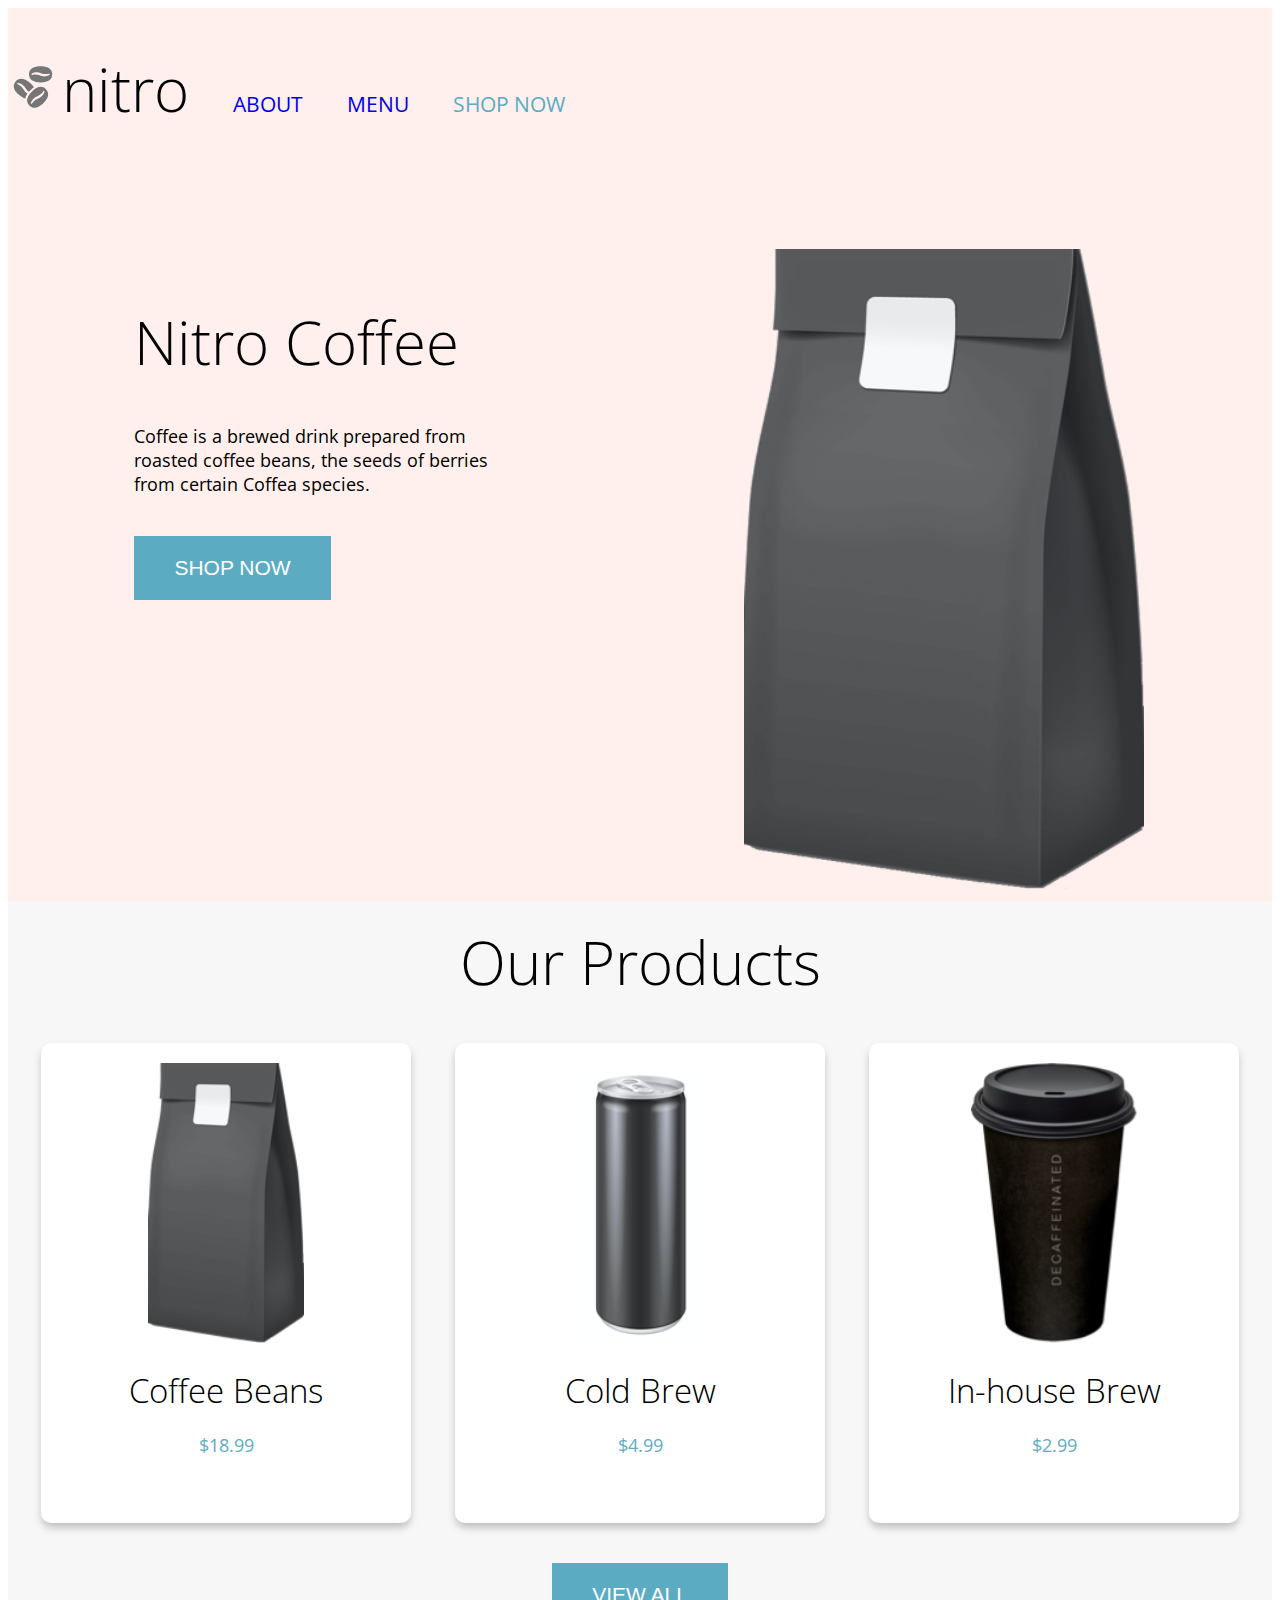
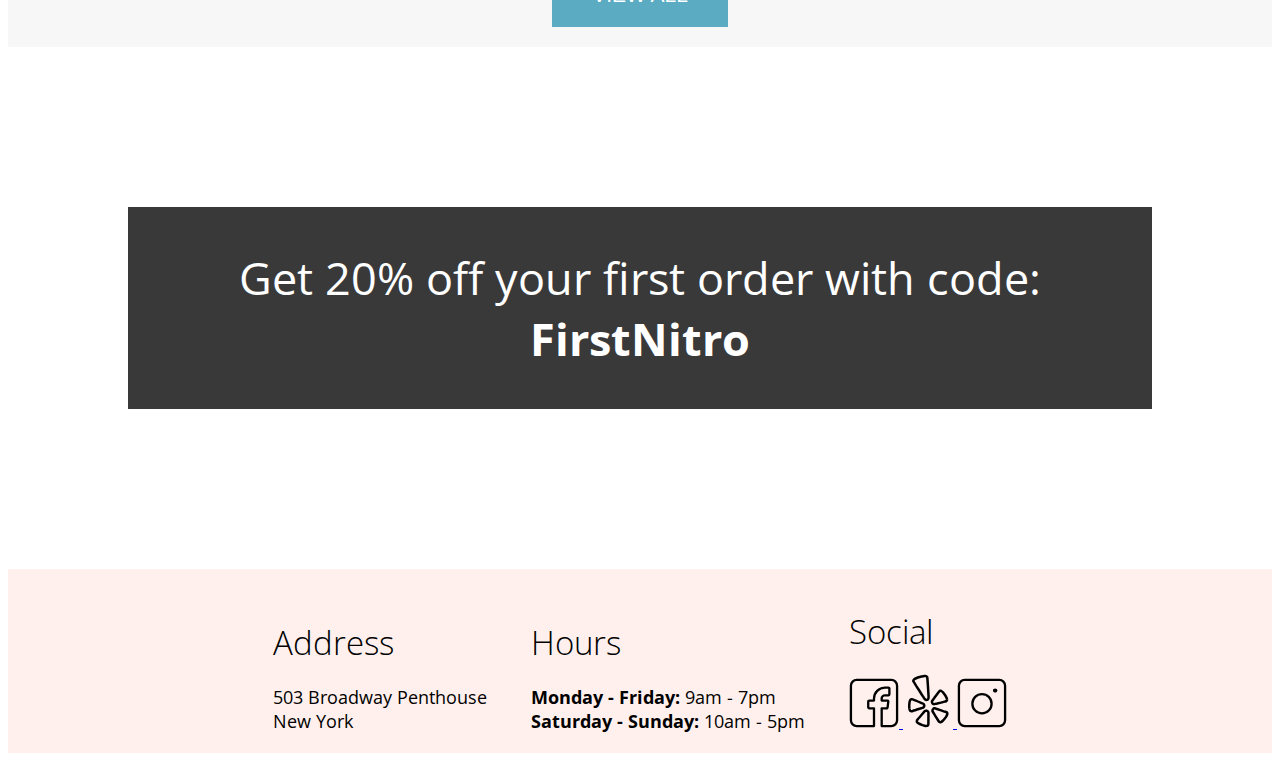
==== index.html @ 648cdfca "Add all files to staging area" ====
<!DOCTYPE html>
<html lang="en">
<head>
    <meta charset="UTF-8">
    <meta name="viewport" content="width=device-width, initial-scale=1.0">
    <link href="https://fonts.googleapis.com/css2?family=Open+Sans:ital,wght@0,300;0,400;0,600;0,700;1,400&display=swap" rel="stylesheet">
    <link rel="stylesheet" href="/css/global.css" />
    <link rel="stylesheet" href="/css/menu.css" />
    <link rel="stylesheet" href="/css/landing.css" />
    <title>Coffee Shop - Home</title>
</head>

<header>
    <img class= "icon" id="nitro" src="/assets/images/coffee-beans-logo-and-footer.svg" alt="coffee bean logo" />
    <h2 class="nav-heading">nitro</h2>
    <nav class="navigation-bar">
        <ul class="navigation-bar__list">
            <li class="navigation-bar__item">
                <a class="navigation-bar__link" id="about" href="/index.html">ABOUT</a>
            </li>
            <li class="navigation-bar__item">
                <a class="navigation-bar__link" id="menu" href="/pages/menu.html">MENU</a>
            </li>
            <li class="navigation-bar__item">
                <a class="navigation-bar__link--blue" id="shop-now" href="/pages/menu.html">SHOP NOW</a>
            </li>
        </ul>
    </nav>
</header>

<body>  
    <section class="product-intro">
        <h1 class="product-intro__title">Nitro Coffee</h1>
        <p class="product-intro__description">Coffee is a brewed drink prepared from roasted coffee beans, the seeds of berries from certain Coffea species.</p>
        
        <button class="page-nav-button"> 
            <a class="page-nav-button__shop-now" href="/pages/menu.html">SHOP NOW</a>
        </button>
    </section>  

    <section class="product">
        <h2 class="product__heading">Our Products</h2>
        <div class="product__container--center">
            <article class="product__card">
                <img class="product__image" src="/assets/images/coffeebeans.png" alt="coffee beans" />
                <h3 class="product__name">Coffee Beans</h3>
                <p class="product__price">$18.99</p>
            </article>
            <article class="product__card">
                <img class="product__image" src="/assets/images/coldbrew.png" alt="cold brew" />
                <h3 class="product__name">Cold Brew</h3>
                <p class="product__price">$4.99</p>
            </article>
            <article class="product__card">
                <img class="product__image" src="/assets/images/inhousebrew.png" alt="in-house brew" />
                <h3 class="product__name">In-house Brew</h3>
                <p class="product__price">$2.99</p>
            </article>
        </div>
        <div class="page-nav-button">
            <button class="page-nav-button">
                <a class="page-nav-button__view-all" id="view-all" href="/pages/menu.html">VIEW ALL</a>
            </button>
        </div>
    </section>

    <section class="discount-banner">
        <p class="discount-banner__text">
            Get 20% off your first order with code: 
            <span>FirstNitro</span>
        </p>
    </section>
</body>

<footer>
    <div class="footer-div">
        <h3 class="footer-div__heading">Address</h3>
            <p class="footer-div__description">503 Broadway Penthouse</p>
            <p class="footer-div__description">New York</p>
    </div>
    <div class="footer-div">
        <h3 class="footer-div__heading">Hours</h3>
            <p class="footer-div__description">
                <span>Monday - Friday:</span> 9am - 7pm
            </p>
            <p class="footer-div__description">
                <span>Saturday - Sunday:</span> 10am - 5pm
            </p>
    </div>
    <div class="footer-div">
        <h3 class="footer-div__heading">Social</h3>
            <a class="footer-div__link" href="https://www.facebook.com">
                <img class="icon" id="facebook" src="/assets/logos/Facebook-Icon.svg" alt="Facebook">
            </a>
            <a class="footer-div__link" href="https://www.yelp.com">
                <img class="icon" id="yelp" src="/assets/logos/Yelp-Icon.svg" alt="Yelp">
            </a>
            <a class="footer-div__link" href="https://www.instagram.com">
                <img class="icon" id="instagram" src="/assets/logos/Instagram-Icon.svg" alt="Instagram">
            </a>
    </div>
</footer>
</html>
---- css/global.css ----
body {
    font-family: 'Open Sans';
    font-weight: 400;
}

/* * {
    box-sizing: border-box; 
    margin: 0;
    padding: 0;
} */
---- css/menu.css ----
/*Navigation styling*/
header{
    background-color: #fff0ed;
}

img.icon {
    width: 3.125rem;
}

li a {
    font-size: 1.3125rem;
    font-weight: 400;
}

h2.nav-heading, 
nav.navigation-bar, 
.navigation-bar__item
{
    display: inline-block;
    padding: 1.25rem;
    margin: 1.25rem;
    margin-left: 0;
    padding-left: 0;
}

h2.nav-heading {
    margin-left: 0;
    padding-left: 0;
}

ul.navigation-bar__list {
    margin: 0;
    padding-left: 0;
}

li a.navigation-bar__link--blue {
    color: #5bacc3;
}

/* Menu navigation styling */
h1#menu {
    background-color: #393939;
    color: #fff;
    font-size: 3rem;
    font-weight: lighter;
    text-align: center;
    width: 18.75rem;
    height: 12.5rem;
    margin: auto;
}

div.menu-title {
    background-image: url("/assets/images/coffee-circle.jpg");
    background-size: 100% cover;
    background-repeat: no-repeat;
    background-position: center;
    object-fit:contain;
    width: 100%;
    height: 43.75rem;
}

ul.nav-menu__list {
    background-color: #393939;
    text-align: center;
    font-weight: lighter;
    width: 100%;
    padding: 1.25rem;
}

li {
    list-style-type: none;
}

ul li a {
    text-decoration: none;
}

li.nav-menu__item {
    display: inline-block;
    /* margin: 1.25rem; */
    /* padding: 1.25rem; */
    /* border-left: .25rem solid #5bacc3; */
}

li.nav-menu__item a {
    text-decoration: none;
    color: #fff;
}

a.item-link-heading {
    display: block;
    padding-left:1.25rem;
    border-left: .25rem solid #5bacc3;
    /* font-size: 1.3125rem; */
    margin: 0 1.25rem; 
}

/* Menu item styling */
section.hot-drinks, section.pastries {
    background-color: #fff0ed;
    text-align: center;
}

section.cold-drinks {
    background-color: #f7f7f7;
    text-align: center;
}

h2 {
    font-size: 3.75rem;
    font-weight: 300;
    margin: 0 1.25rem;
    padding: 1.25rem;
}

h3.product__name {
    margin: 1.25rem;
}

article h3.product__name {
    font-size: 2.0625rem;
    font-weight: 300;
}

article {
    margin: 0 1.25rem;
    padding: 0 1.25rem;
}

p {
    font-size: 1.125rem;
    font-weight: 400;
}

article p {
    text-align: center;
}

article p.product__price {
    color: #5bacc3;
}

p.product__description--center {
    margin: 0 25vw;
    font-style: italic;
}

p.product__price {
    margin-top: .625rem;
}
---- css/landing.css ----
header {
    margin-bottom: 1.25rem;
}

header,
section.product-intro {
    background-color: #fff0ed;
    margin-bottom: 0;
}

section h1.product-intro__title {
    font-size: 3.75rem;
    font-weight: 300;
}

h1.product-intro__title {
    width: 22.5rem;
}
p.product-intro__description {
    width: 22.5rem;
    margin-bottom: 1.25rem;
    padding-bottom: 1.25rem;
}

button {
    display: block;
    background-color: #5bacc3;
    border: none;
    padding: 1.25rem;
    margin-top: 1.25rem;
    margin-bottom: 1.25rem;
}

a.page-nav-button__view-all, a.page-nav-button__shop-now {
    background-color: #5bacc3;
    color: #fff;
    font-size: 1.3125rem;
    font-weight: 400;
    padding: 1.25rem;
    width: 11.25rem;
    border: none;
    text-decoration: none;
}

div.page-nav-button {
display: flex;
justify-content: center;
}

section.product-intro {
    background-image: url("/assets/images/coffeebeans-hero.png");
    background-size: 25rem 40rem;
    background-repeat: no-repeat;
    background-position: bottom 20% right 10vw;
    padding-left: 10%;
    padding-top: 5%;
    height: 40rem;
}

/* Our Products section and card styling */
section.product {
    background-color: #f7f7f7;
}

h2.product__heading {
    text-align: center;
}

div.product__container--center {
    text-align: center;
    margin: auto;
    height: 80%;
}

article.product__card {
    display: inline-block;
    text-align: center;
    width: 20.625rem;
    height: 27.5rem;
    margin: 1.25rem;
    padding: 1.25rem;
    border-radius: 10px;
    box-shadow:  0 5px 9px -1px rgba(0, 0, 0, 0.25);
    background-color: #fff;
}

img.product__image {
    text-align: center;
}

p.discount-banner__text {
    width: 90%;
    background-color: #393939;
    color: #fff;
    font-size: 2.8125rem;
    font-weight: 400;
    text-align:center;
    margin: 10rem auto;
    padding: 2.5rem 0;
    width: 80vw;
    max-width: 80rem;
}

span {
    font-weight: 700;
}

img.product__image {
    height: 17.5rem;
}


/* Footer styling */
footer {
    background-color: #fff0ed;
    text-align: center;
    padding: 0 10vw;
}

div.footer-div {
    display: inline-block;
    text-align: left;
    margin: 1.25rem;
}

h3.footer-div__heading {
    font-size: 2.0625rem;
    font-weight: 300;
    text-align: left;
    margin: 1.25rem 0;
}

.footer-div__description {
    margin: 0;
}
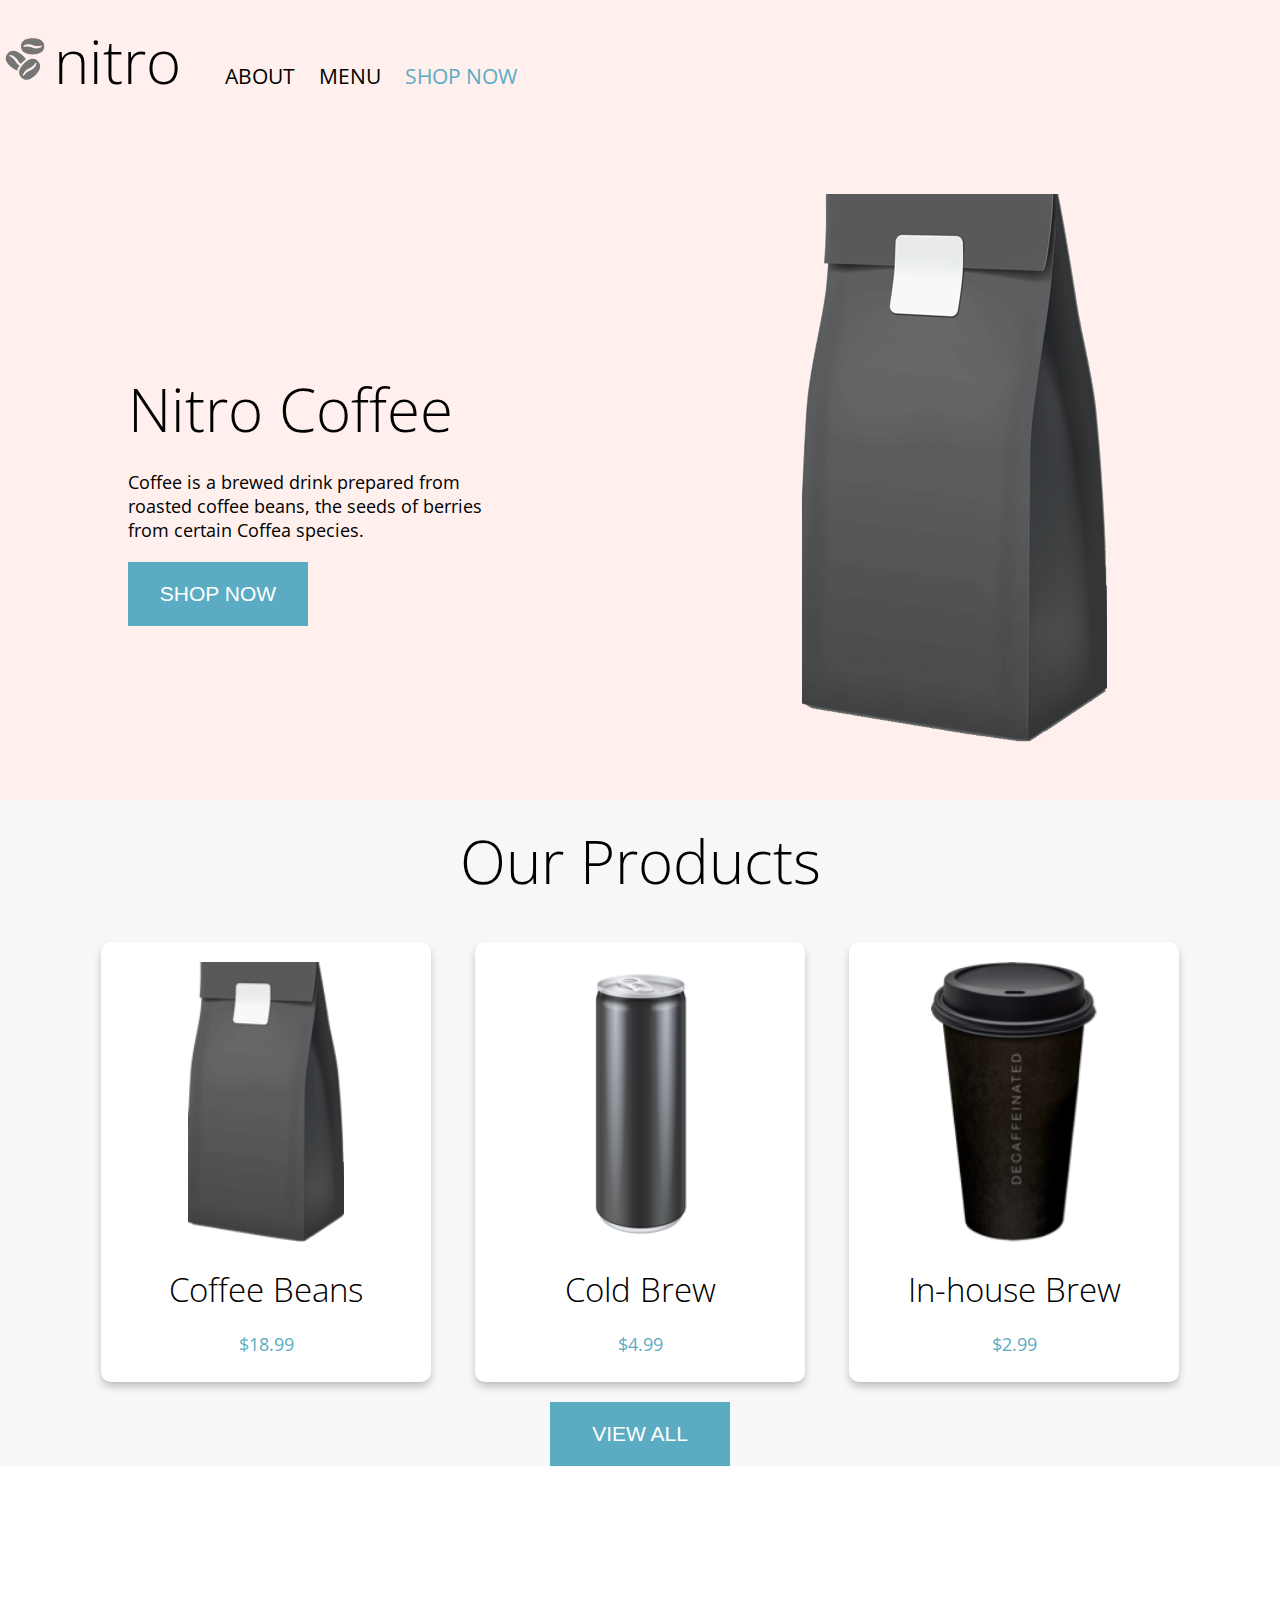
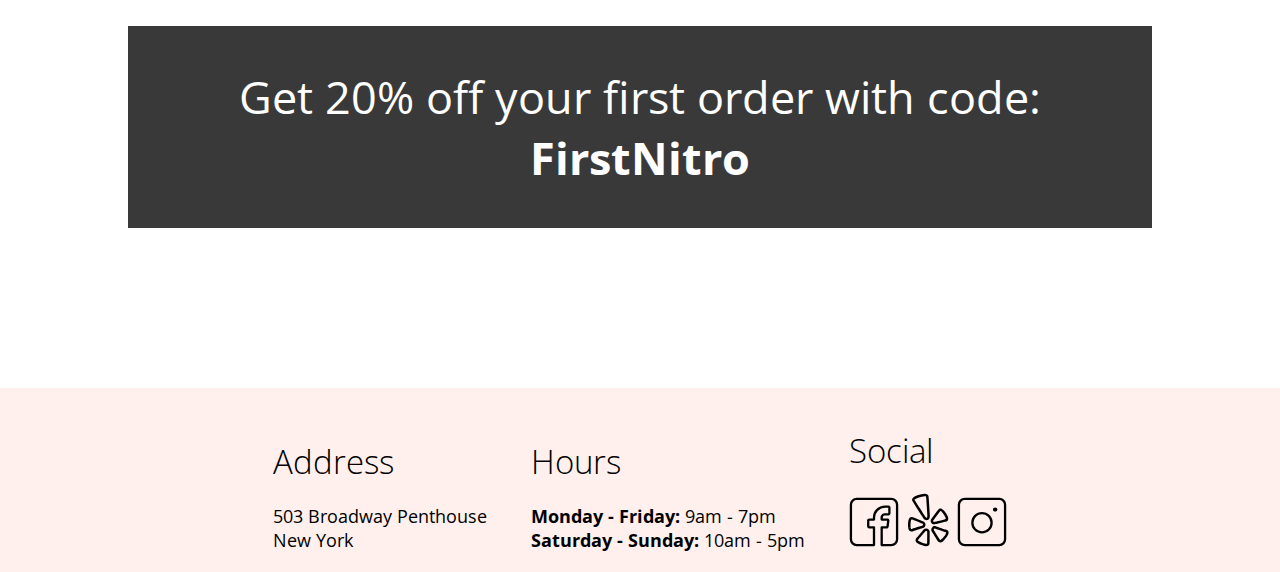
==== commit 19993c03: "Implement all feedback from sprint-1" ====
--- a/index.html
+++ b/index.html
@@ -10,32 +10,38 @@
     <title>Coffee Shop - Home</title>
 </head>
 
-<header>
-    <img class= "icon" id="nitro" src="/assets/images/coffee-beans-logo-and-footer.svg" alt="coffee bean logo" />
-    <h2 class="nav-heading">nitro</h2>
-    <nav class="navigation-bar">
-        <ul class="navigation-bar__list">
-            <li class="navigation-bar__item">
-                <a class="navigation-bar__link" id="about" href="/index.html">ABOUT</a>
-            </li>
-            <li class="navigation-bar__item">
-                <a class="navigation-bar__link" id="menu" href="/pages/menu.html">MENU</a>
-            </li>
-            <li class="navigation-bar__item">
-                <a class="navigation-bar__link--blue" id="shop-now" href="/pages/menu.html">SHOP NOW</a>
-            </li>
-        </ul>
-    </nav>
-</header>
-
 <body>  
+    <header>
+        <a href="/index.html">
+            <img class= "icon" id="nitro" src="/assets/images/coffee-beans-logo-and-footer.svg" alt="coffee bean logo" />
+        </a>
+        <h2 class="nav-heading nav-heading--black">
+            <a class="nav-heading--black" href="/index.html">nitro </a>
+        </h2>
+        <nav class="nav-bar">
+            <ul class="nav-bar__list">
+                <li class="nav-bar__item">
+                    <a class="nav-bar__link nav-bar__link--black" id="about" href="/index.html">ABOUT</a>
+                </li>
+                <li class="nav-bar__item">
+                    <a class="nav-bar__link nav-bar__link--black" id="menu" href="/pages/menu.html">MENU</a>
+                </li>
+                <li class="nav-bar__item">
+                    <a class="nav-bar__link nav-bar__link--blue" id="shop-now" href="/pages/menu.html">SHOP NOW</a>
+                </li>
+            </ul>
+        </nav>
+    </header>
+    
     <section class="product-intro">
-        <h1 class="product-intro__title">Nitro Coffee</h1>
-        <p class="product-intro__description">Coffee is a brewed drink prepared from roasted coffee beans, the seeds of berries from certain Coffea species.</p>
-        
-        <button class="page-nav-button"> 
-            <a class="page-nav-button__shop-now" href="/pages/menu.html">SHOP NOW</a>
-        </button>
+        <div class="product-intro__container">
+            <h1 class="product-intro__title">Nitro Coffee</h1>
+            <p class="product-intro__description">Coffee is a brewed drink prepared from roasted coffee beans, the seeds of berries from certain Coffea species.</p>
+            <button class="page-nav-button"> 
+                <a class="page-nav-button__shop-now" href="/pages/menu.html">SHOP NOW</a>
+            </button>
+        </div>
+        <img class="product-intro__image" src="/assets/images/coffeebeans-hero.png" alt="coffee bean bag">
     </section>  
 
     <section class="product">
--- a/css/global.css
+++ b/css/global.css
@@ -3,11 +3,14 @@
     font-weight: 400;
 }
 
-/* * {
+* {
     box-sizing: border-box; 
     margin: 0;
     padding: 0;
-} */
+}
+
+a {
+    text-decoration: none;
+}
 
 
-
--- a/css/menu.css
+++ b/css/menu.css
@@ -1,4 +1,4 @@
-/*Navigation styling*/
+/*Main avigation styling*/
 header{
     background-color: #fff0ed;
 }
@@ -13,27 +13,21 @@
 }
 
 h2.nav-heading, 
-nav.navigation-bar, 
-.navigation-bar__item
+nav.nav-bar, 
+.nav-bar__item
 {
     display: inline-block;
     padding: 1.25rem;
-    margin: 1.25rem;
     margin-left: 0;
     padding-left: 0;
 }
 
-h2.nav-heading {
-    margin-left: 0;
-    padding-left: 0;
+a.nav-heading--black, 
+.nav-bar__link--black {
+    color: #000;
 }
 
-ul.navigation-bar__list {
-    margin: 0;
-    padding-left: 0;
-}
-
-li a.navigation-bar__link--blue {
+a.nav-bar__link--blue {
     color: #5bacc3;
 }
 
@@ -71,19 +65,11 @@
     list-style-type: none;
 }
 
-ul li a {
-    text-decoration: none;
-}
-
 li.nav-menu__item {
     display: inline-block;
-    /* margin: 1.25rem; */
-    /* padding: 1.25rem; */
-    /* border-left: .25rem solid #5bacc3; */
 }
 
 li.nav-menu__item a {
-    text-decoration: none;
     color: #fff;
 }
 
@@ -91,7 +77,6 @@
     display: block;
     padding-left:1.25rem;
     border-left: .25rem solid #5bacc3;
-    /* font-size: 1.3125rem; */
     margin: 0 1.25rem; 
 }
 
--- a/css/landing.css
+++ b/css/landing.css
@@ -18,20 +18,19 @@
 }
 p.product-intro__description {
     width: 22.5rem;
-    margin-bottom: 1.25rem;
     padding-bottom: 1.25rem;
+    margin-top: 1.25rem;
 }
 
 button {
-    display: block;
     background-color: #5bacc3;
     border: none;
-    padding: 1.25rem;
-    margin-top: 1.25rem;
-    margin-bottom: 1.25rem;
+    width: 11.25rem;
 }
 
-a.page-nav-button__view-all, a.page-nav-button__shop-now {
+.page-nav-button__view-all,
+.page-nav-button__shop-now {
+    display: inherit;
     background-color: #5bacc3;
     color: #fff;
     font-size: 1.3125rem;
@@ -43,18 +42,27 @@
 }
 
 div.page-nav-button {
-display: flex;
-justify-content: center;
+    display: flex;
+    justify-content: center;
 }
 
-section.product-intro {
-    background-image: url("/assets/images/coffeebeans-hero.png");
-    background-size: 25rem 40rem;
-    background-repeat: no-repeat;
-    background-position: bottom 20% right 10vw;
+.product-intro {
+    display: flex;
+    justify-content: space-between;
     padding-left: 10%;
     padding-top: 5%;
-    height: 40rem;
+}
+
+.product-intro__container {
+    display: inherit;
+    flex-direction: column;
+    justify-content: center;
+    padding-right: 1.25rem;
+}
+
+.product-intro__image {
+    padding-bottom: 5%;
+    padding-right: 15%;
 }
 
 /* Our Products section and card styling */
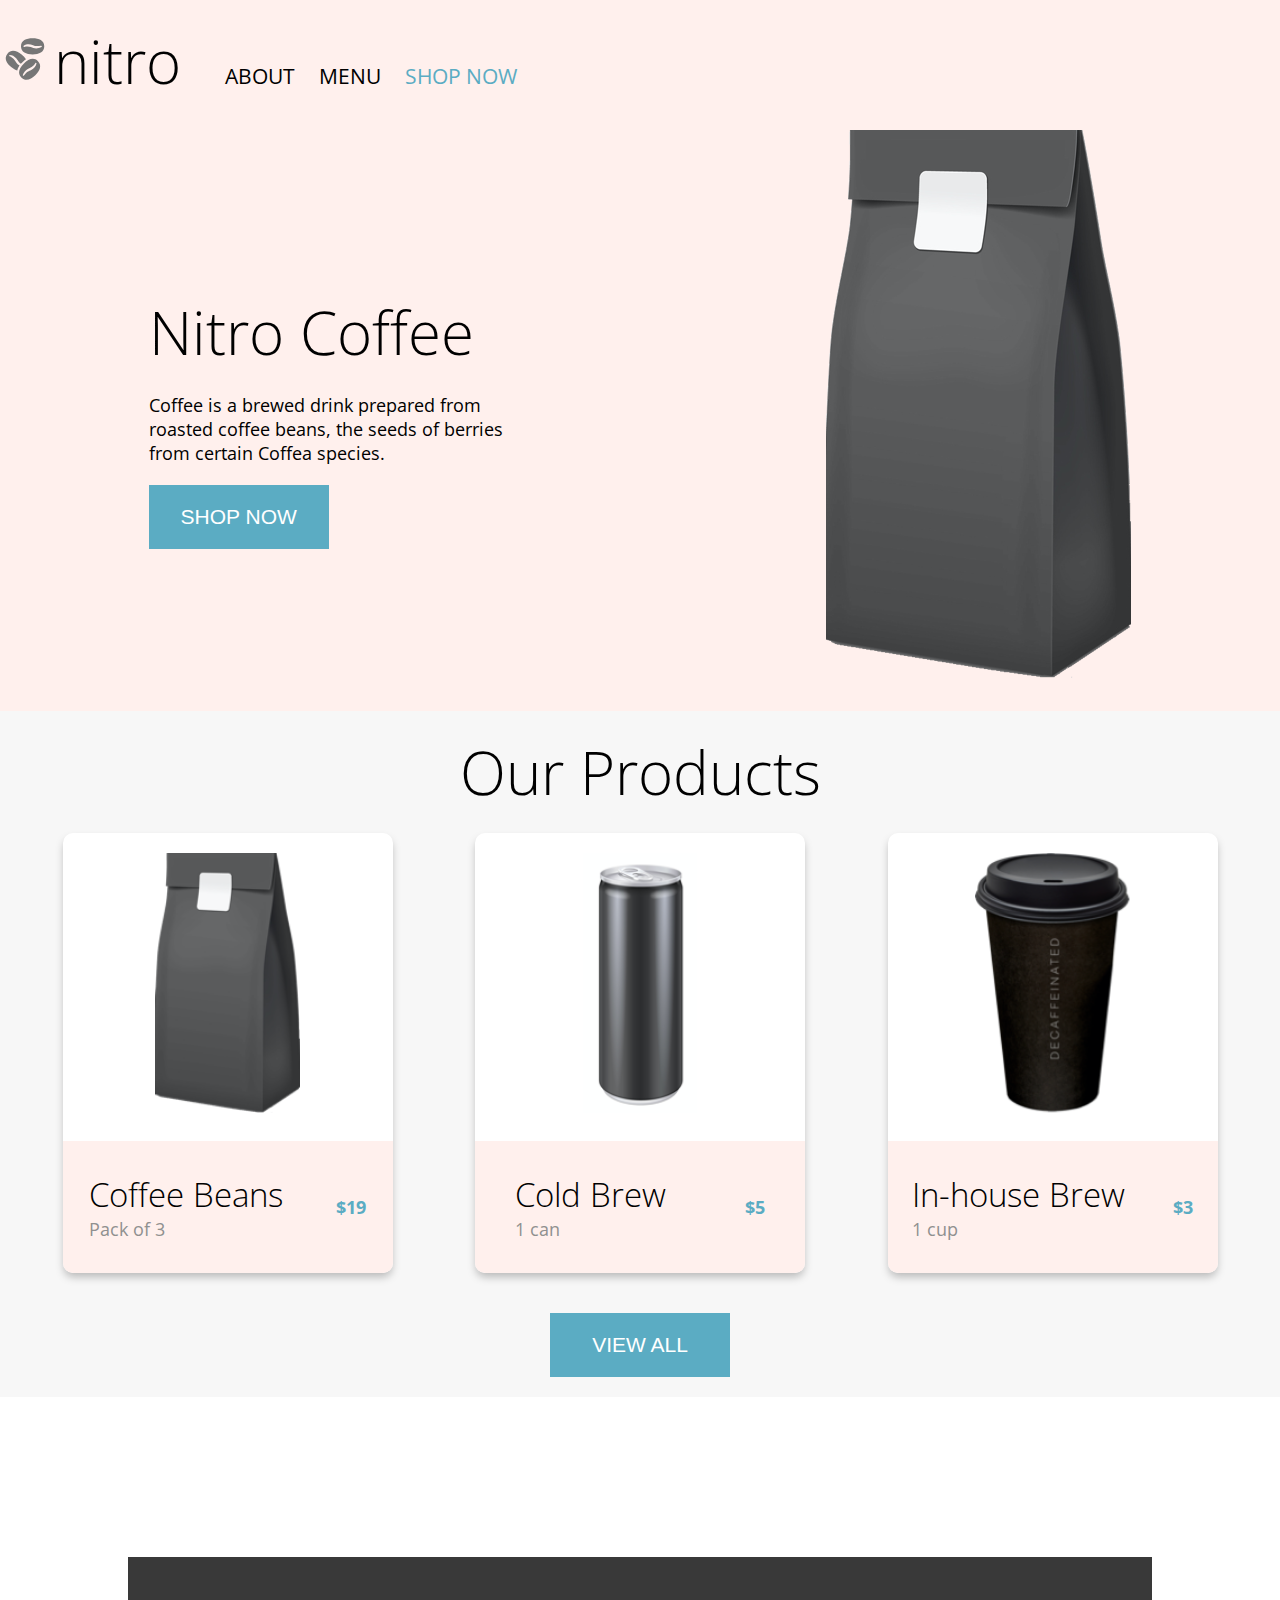
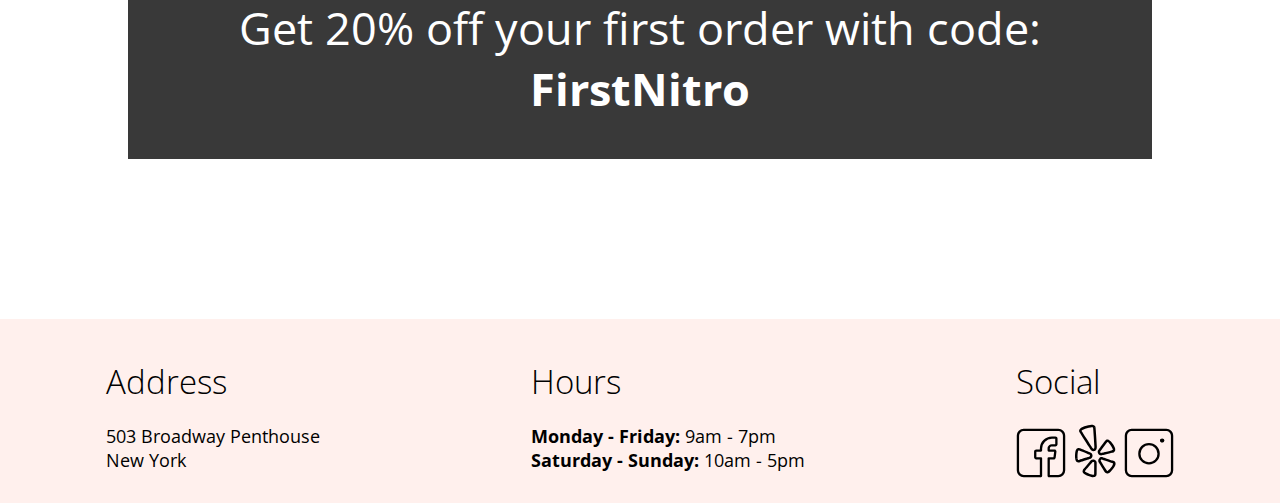
==== commit 8e3ddb0e: "Edit cards per exercise 13" ====
--- a/index.html
+++ b/index.html
@@ -12,6 +12,7 @@
 
 <body>  
     <header>
+        <!-- Main navigation bar -->
         <a href="/index.html">
             <img class= "icon" id="nitro" src="/assets/images/coffee-beans-logo-and-footer.svg" alt="coffee bean logo" />
         </a>
@@ -44,23 +45,39 @@
         <img class="product-intro__image" src="/assets/images/coffeebeans-hero.png" alt="coffee bean bag">
     </section>  
 
+    <!-- Our Products section -->
     <section class="product">
         <h2 class="product__heading">Our Products</h2>
-        <div class="product__container--center">
+        <div class="product__container">
             <article class="product__card">
                 <img class="product__image" src="/assets/images/coffeebeans.png" alt="coffee beans" />
-                <h3 class="product__name">Coffee Beans</h3>
-                <p class="product__price">$18.99</p>
+                <div class="product__details-container">    
+                    <article class="product__details">
+                        <h3 class="product__name">Coffee Beans</h3>
+                        <p class="product__quantity">Pack of 3</p>
+                    </article>
+                    <p class="product__price product__price--bold">$19</p>
+                </div>
             </article>
             <article class="product__card">
                 <img class="product__image" src="/assets/images/coldbrew.png" alt="cold brew" />
-                <h3 class="product__name">Cold Brew</h3>
-                <p class="product__price">$4.99</p>
+                <div class="product__details-container">    
+                    <article class="product__details">
+                        <h3 class="product__name">Cold Brew</h3>
+                        <p class="product__quantity">1 can</p>
+                    </article>
+                    <p class="product__price product__price--bold">$5</p>
+                </div>
             </article>
             <article class="product__card">
                 <img class="product__image" src="/assets/images/inhousebrew.png" alt="in-house brew" />
-                <h3 class="product__name">In-house Brew</h3>
-                <p class="product__price">$2.99</p>
+                <div class="product__details-container">    
+                    <article class="product__details">
+                        <h3 class="product__name">In-house Brew</h3>
+                        <p class="product__quantity">1 cup</p>
+                    </article>
+                    <p class="product__price product__price--bold">$3</p>
+                </div>
             </article>
         </div>
         <div class="page-nav-button">
--- a/css/menu.css
+++ b/css/menu.css
@@ -130,6 +130,3 @@
     font-style: italic;
 }
 
-p.product__price {
-    margin-top: .625rem;
-}
--- a/css/landing.css
+++ b/css/landing.css
@@ -48,9 +48,7 @@
 
 .product-intro {
     display: flex;
-    justify-content: space-between;
-    padding-left: 10%;
-    padding-top: 5%;
+    justify-content: space-around;
 }
 
 .product-intro__container {
@@ -61,8 +59,7 @@
 }
 
 .product-intro__image {
-    padding-bottom: 5%;
-    padding-right: 15%;
+    padding-bottom: 2.55%;
 }
 
 /* Our Products section and card styling */
@@ -74,26 +71,64 @@
     text-align: center;
 }
 
-div.product__container--center {
-    text-align: center;
-    margin: auto;
-    height: 80%;
+div.product__container {
+    display: flex;
+    justify-content: space-evenly;
+    align-self: center;
 }
 
 article.product__card {
-    display: inline-block;
-    text-align: center;
+    display: flex;
+    flex-direction: column;
+    justify-content: space-between;
     width: 20.625rem;
     height: 27.5rem;
-    margin: 1.25rem;
-    padding: 1.25rem;
+    margin-bottom: 1.25rem;
+    padding: 0;
     border-radius: 10px;
     box-shadow:  0 5px 9px -1px rgba(0, 0, 0, 0.25);
     background-color: #fff;
+    overflow: hidden;
 }
 
 img.product__image {
     text-align: center;
+    object-fit: contain;
+    height: 17.5rem;
+    padding-top: 1.25rem;
+}
+
+h3.product__name {
+    margin: 0;
+}
+
+.product__details-container {
+    display: flex;
+    background-color: #fff0ed;
+    justify-content: space-around;
+    align-items: center;
+    height: 30%;
+    width: 100%;
+}
+
+.product__details{
+    flex-wrap: wrap;
+    margin: 0;
+    padding: 0;
+}
+
+.product__quantity {
+    text-align: left;
+    color: #909090;
+}
+
+p.product__price--bold {
+    font-weight: bold;
+    margin: 0;
+}
+
+div.page-nav-button {
+    padding: 1.25rem 0;
 }
 
 p.discount-banner__text {
@@ -113,16 +148,11 @@
     font-weight: 700;
 }
 
-img.product__image {
-    height: 17.5rem;
-}
-
-
 /* Footer styling */
 footer {
+    display: flex;
+    justify-content: space-around;
     background-color: #fff0ed;
-    text-align: center;
-    padding: 0 10vw;
 }
 
 div.footer-div {
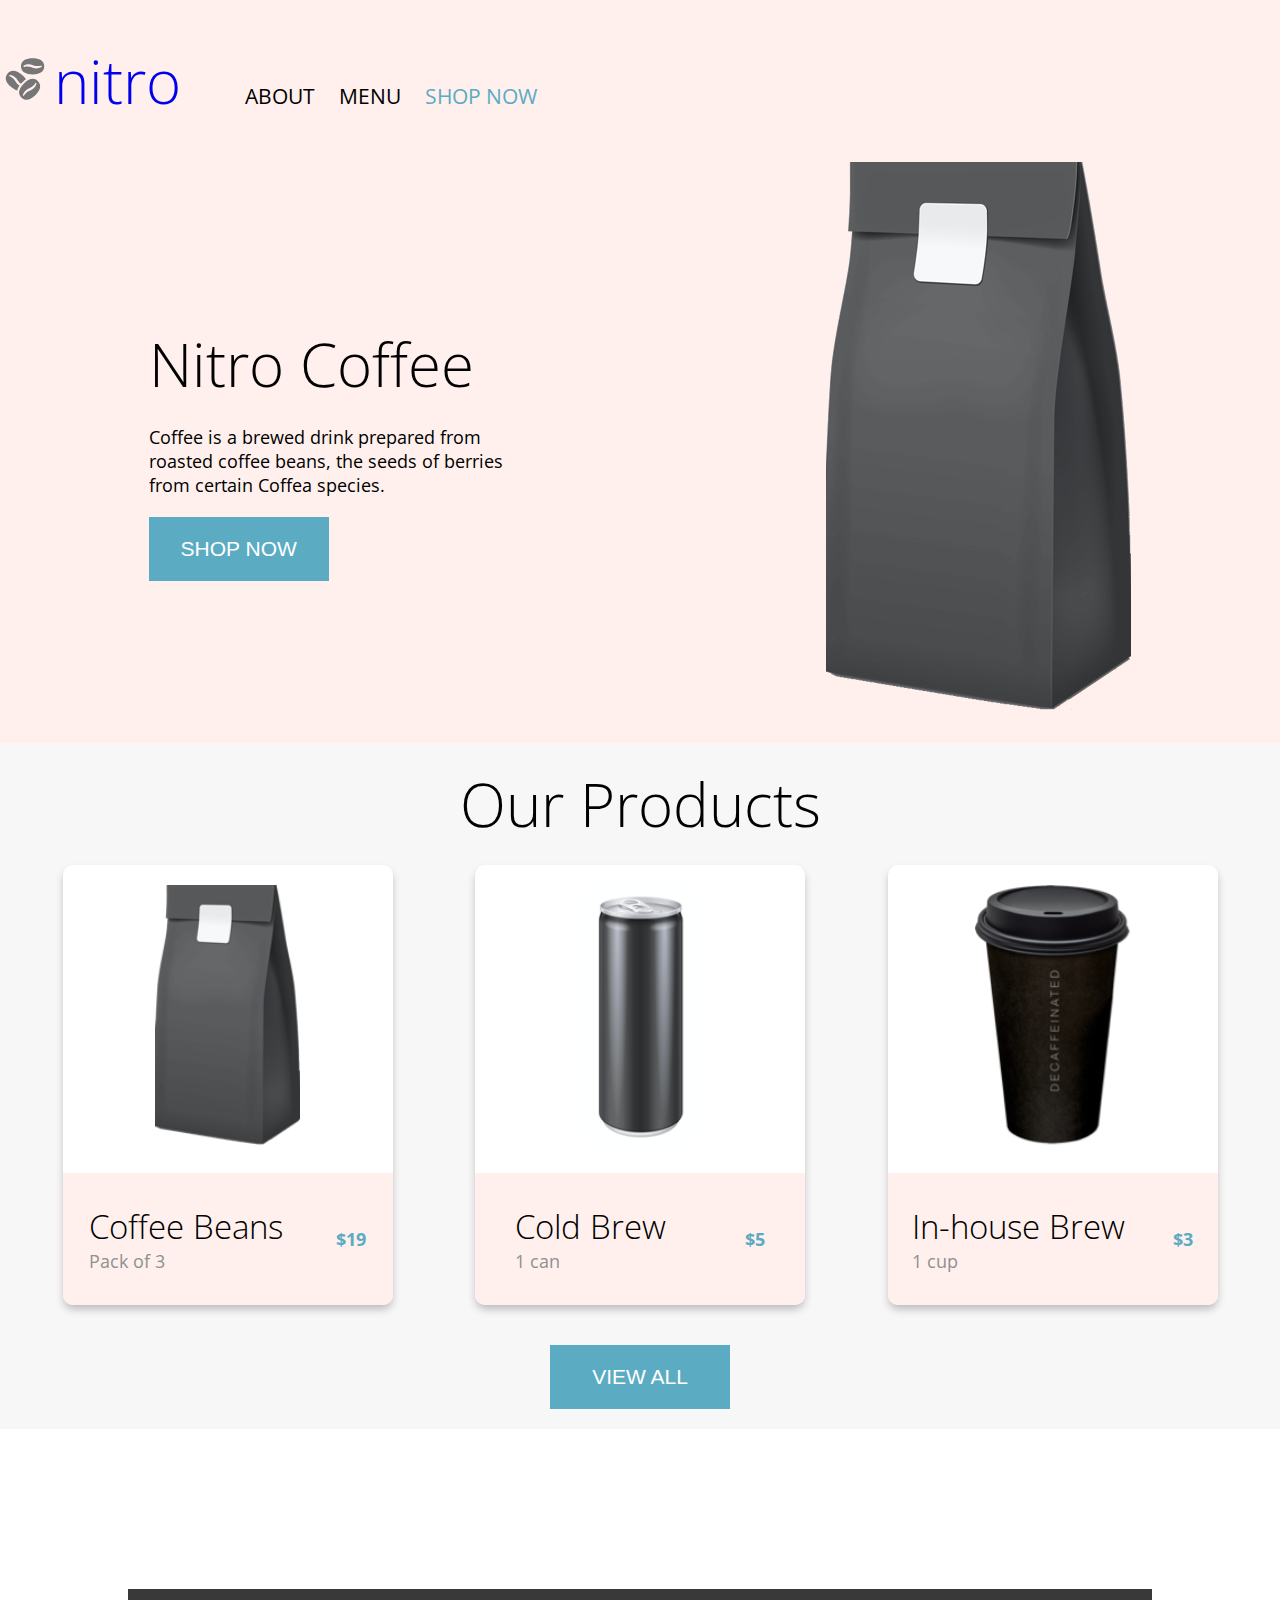
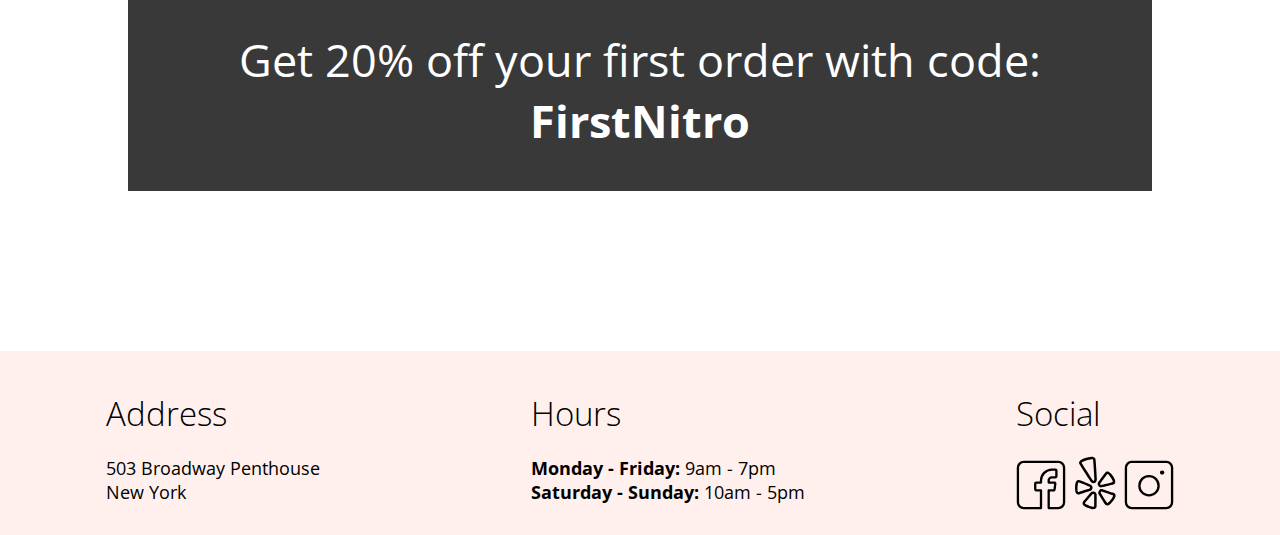
==== commit 3694426f: "Start Live SASS watch extension" ====
--- a/index.html
+++ b/index.html
@@ -13,12 +13,10 @@
 <body>  
     <header>
         <!-- Main navigation bar -->
-        <a href="/index.html">
+        <a class="nav-bar__item" href="/index.html">
             <img class= "icon" id="nitro" src="/assets/images/coffee-beans-logo-and-footer.svg" alt="coffee bean logo" />
+            <h2 class="nav-heading nav-heading--black">nitro </h2>
         </a>
-        <h2 class="nav-heading nav-heading--black">
-            <a class="nav-heading--black" href="/index.html">nitro </a>
-        </h2>
         <nav class="nav-bar">
             <ul class="nav-bar__list">
                 <li class="nav-bar__item">
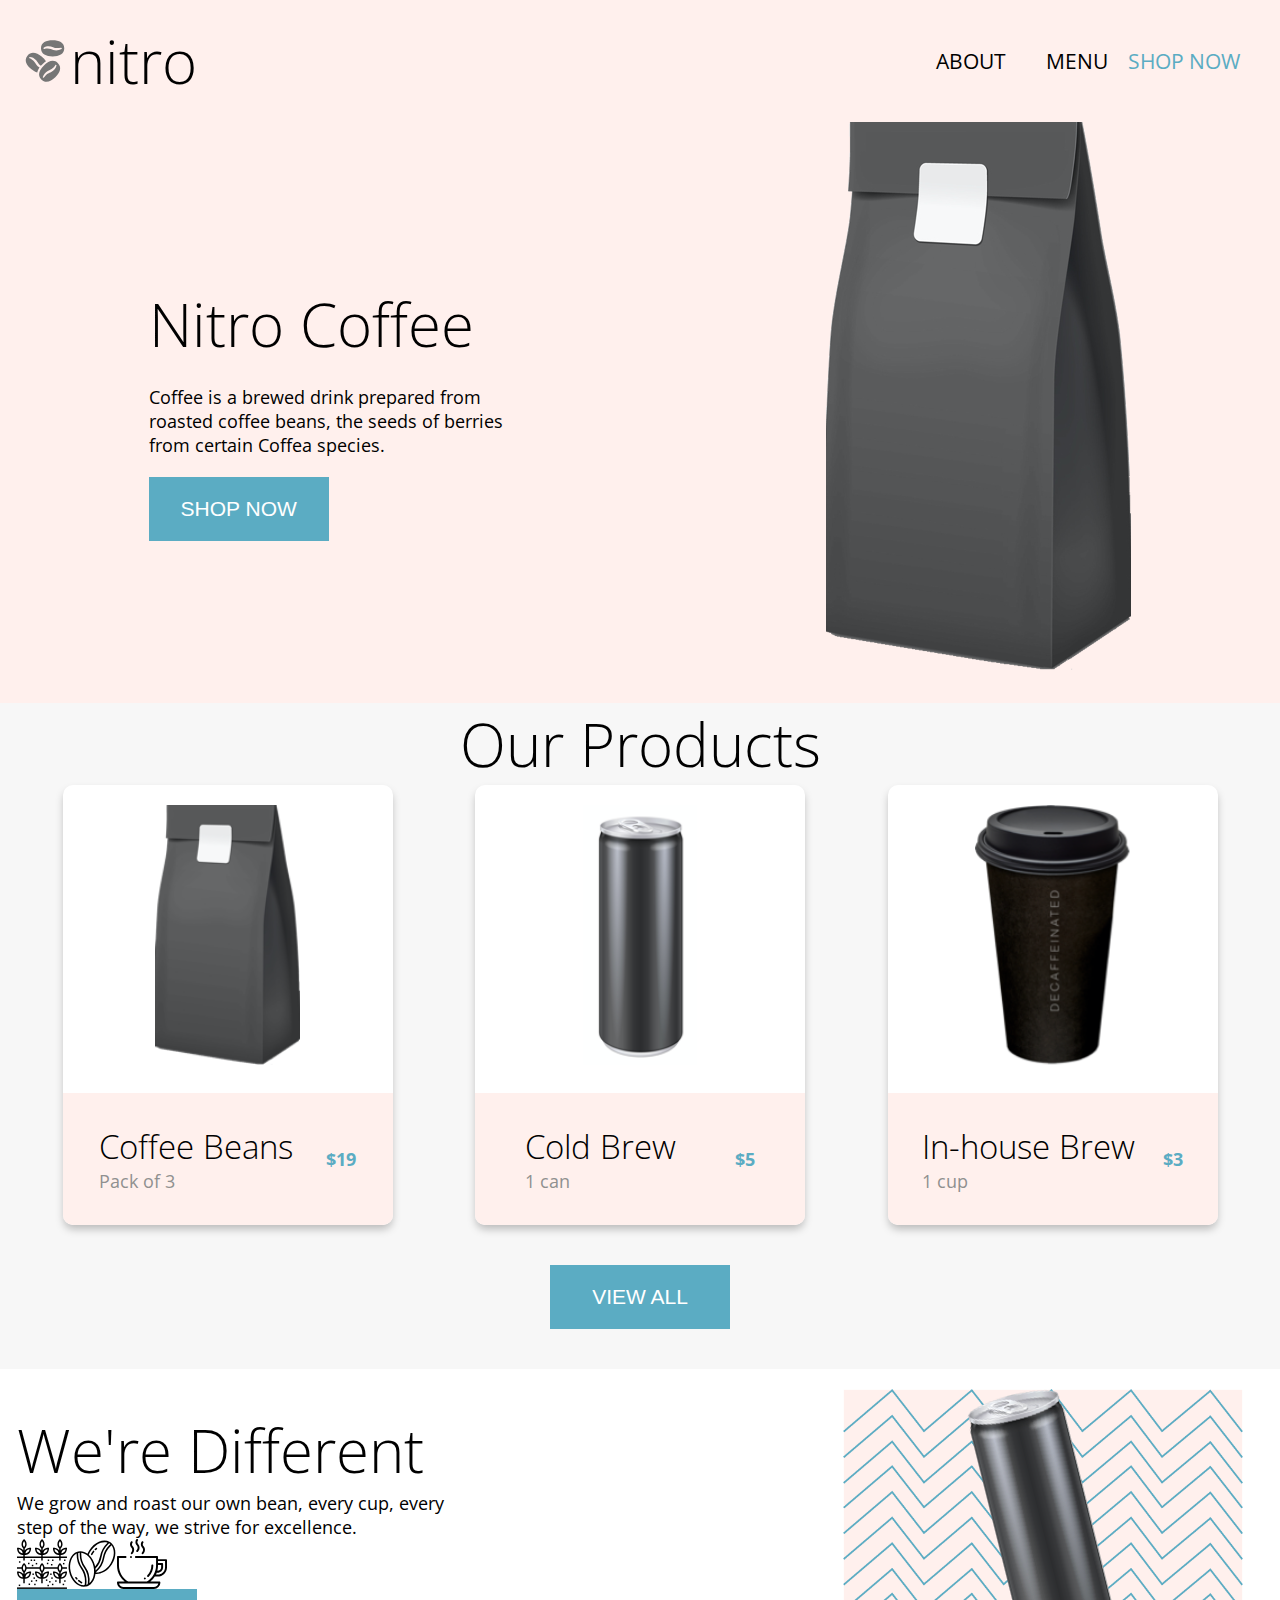
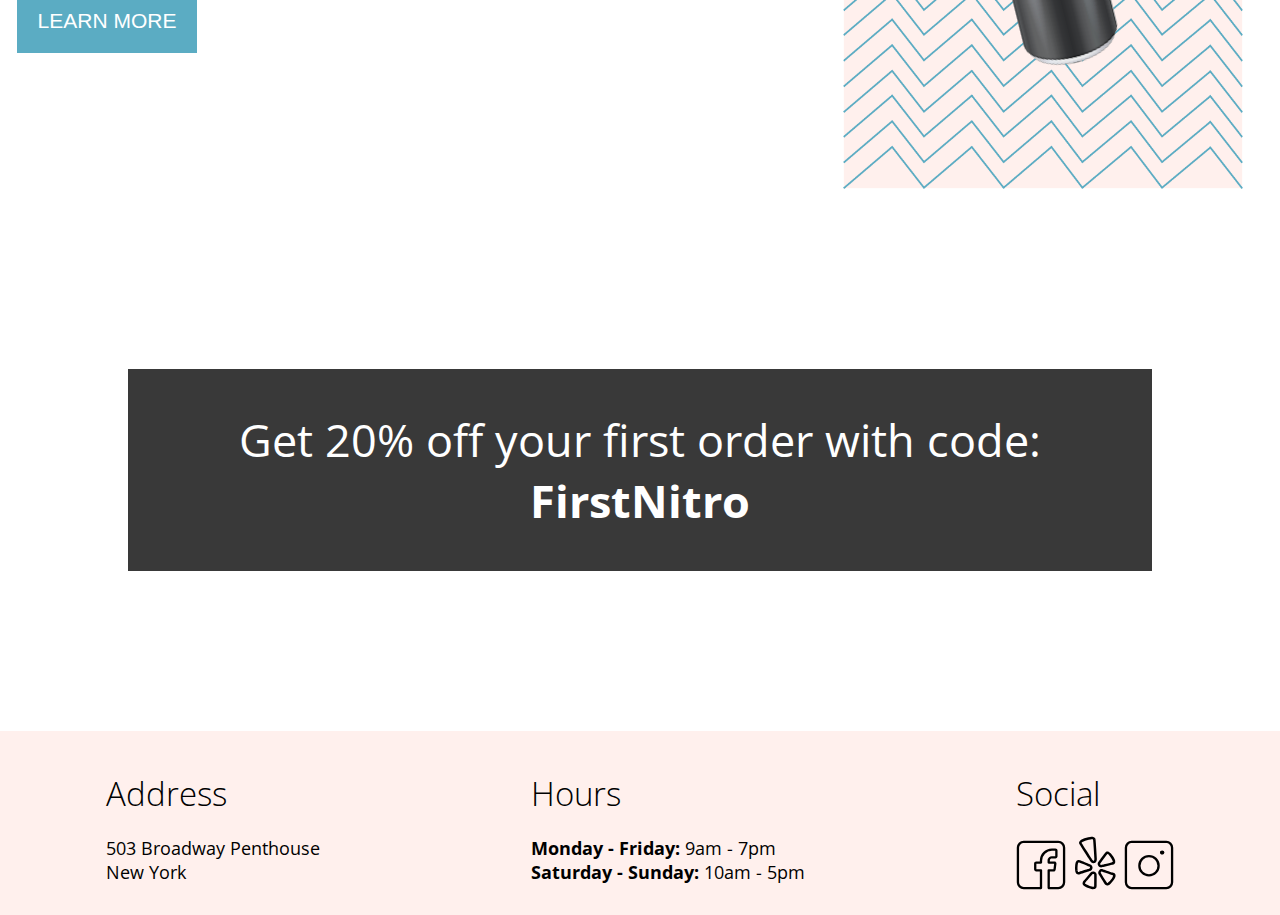
==== commit b1f25556: "Style menu page title with border-offset (positioning)" ====
--- a/index.html
+++ b/index.html
@@ -1,12 +1,11 @@
 <!DOCTYPE html>
 <html lang="en">
 <head>
-    <meta charset="UTF-8">
-    <meta name="viewport" content="width=device-width, initial-scale=1.0">
-    <link href="https://fonts.googleapis.com/css2?family=Open+Sans:ital,wght@0,300;0,400;0,600;0,700;1,400&display=swap" rel="stylesheet">
-    <link rel="stylesheet" href="/css/global.css" />
-    <link rel="stylesheet" href="/css/menu.css" />
-    <link rel="stylesheet" href="/css/landing.css" />
+    <meta charset="UTF-8" />
+    <meta name="viewport" content="width=device-width, initial-scale=1.0" />
+    <link href="https://fonts.googleapis.com/css2?family=Open+Sans:ital,wght@0,300;0,400;0,600;0,700;1,400&display=swap" rel="stylesheet" />
+    <link rel="stylesheet" href="/scss/menu.css" />
+    <link rel="stylesheet" href="/scss/landing.css" />
     <title>Coffee Shop - Home</title>
 </head>
 
@@ -85,6 +84,26 @@
         </div>
     </section>
 
+    <!-- Statement section -->
+    <section class="statement">
+        <div class="statement__container statement__container--left">
+            <h2 class="statement__heading">We're Different</h2>
+            <p class="statement__paragraph">We grow and roast our own bean, every cup, every step of the way, we strive for excellence.</p>
+            <div class="statement__icon">
+                <img class="statement__icon statement__icon--left" src="/assets/images/planting.svg" alt="planting icon" />
+                <img class="statement__icon statement__icon--center" src="/assets/images/coffee-beans.svg" alt="two coffee beans icon" />
+                <img class="statement__icon statement__icon--right" src="/assets/images/coffee-cup.svg" alt="steaming coffee cup icon" />
+            </div>
+            <button class="page-nav-button"> 
+                <a class="page-nav-button__learn-more" href="#">LEARN MORE</a>
+            </button>
+        </div>
+        <div class="statement__container statement__container--right">
+            <img class="statement__image statement__image--right" src="/assets/images/tiltedcan.png" alt="tilted coffee can on squiggly background" />
+        </div>
+    </section>
+
+    <!-- Discount banner -->
     <section class="discount-banner">
         <p class="discount-banner__text">
             Get 20% off your first order with code: 
--- a/scss/menu.css
+++ b/scss/menu.css
@@ -0,0 +1,175 @@
+/*Landing page styling*/
+body {
+  font-family: "Open Sans";
+  font-weight: 400;
+}
+
+* {
+  box-sizing: border-box;
+  margin: 0;
+  padding: 0;
+}
+
+nav.nav-bar,
+.nav-bar__item {
+  display: flex;
+}
+
+a {
+  text-decoration: none;
+}
+
+h2 {
+  padding: 0;
+  margin: 0;
+}
+
+/*Main avigation styling*/
+header {
+  display: flex;
+  justify-content: space-between;
+  align-items: center;
+  background-color: #fff0ed;
+  padding: 1.25rem;
+}
+
+img.icon {
+  width: 3.125rem;
+}
+
+h2.nav-heading {
+  margin: 0;
+  padding: 0;
+}
+
+ul.nav-bar__list {
+  display: flex;
+}
+
+li a {
+  font-size: 1.3125rem;
+  font-weight: 400;
+}
+
+.nav-heading--black,
+.nav-bar__link--black {
+  color: #000;
+  padding: 0 1.25rem;
+}
+
+a.nav-bar__link--blue {
+  color: #5bacc3;
+  padding-right: 1.25rem;
+}
+
+/* Menu navigation styling */
+div.menu-title {
+  display: flex;
+  background-image: url("/assets/images/coffee-circle.jpg");
+  background-size: cover;
+  background-position: center;
+  height: 43.75rem;
+}
+
+.menu-title__offset {
+  position: relative;
+  border: 0.3125rem solid #5bacc3;
+  top: -15px;
+  left: -15px;
+  width: 100%;
+  height: 100%;
+  display: flex;
+  justify-content: center;
+  align-items: center;
+}
+
+h1#menu {
+  display: flex;
+  justify-content: center;
+  align-items: center;
+  background-color: #393939;
+  color: #fff;
+  font-size: 3rem;
+  font-weight: lighter;
+  text-align: center;
+  width: 18.75rem;
+  height: 12.5rem;
+  margin: auto;
+}
+
+ul.nav-menu__list {
+  background-color: #393939;
+  text-align: center;
+  font-weight: lighter;
+  width: 100%;
+  padding: 1.25rem;
+}
+
+li {
+  list-style-type: none;
+}
+
+li.nav-menu__item {
+  display: inline-block;
+}
+
+li.nav-menu__item a {
+  color: #fff;
+}
+
+a.item-link-heading {
+  display: block;
+  padding-left: 1.25rem;
+  border-left: 0.25rem solid #5bacc3;
+  margin: 0 1.25rem;
+}
+
+/* Menu item styling */
+section.hot-drinks, section.pastries {
+  background-color: #fff0ed;
+  text-align: center;
+}
+
+section.cold-drinks {
+  background-color: #f7f7f7;
+  text-align: center;
+}
+
+h2 {
+  font-size: 3.75rem;
+  font-weight: 300;
+  margin: 0 1.25rem;
+  padding: 1.25rem;
+}
+
+h3.product__name {
+  margin: 1.25rem;
+}
+
+article h3.product__name {
+  font-size: 2.0625rem;
+  font-weight: 300;
+}
+
+article {
+  margin: 0 1.25rem;
+  padding: 0 1.25rem;
+}
+
+p {
+  font-size: 1.125rem;
+  font-weight: 400;
+}
+
+article p {
+  text-align: center;
+}
+
+article p.product__price {
+  color: #5bacc3;
+}
+
+p.product__description--center {
+  margin: 0 25vw;
+  font-style: italic;
+}/*# sourceMappingURL=menu.css.map */--- a/scss/landing.css
+++ b/scss/landing.css
@@ -0,0 +1,240 @@
+/*Landing page styling*/
+body {
+  font-family: "Open Sans";
+  font-weight: 400;
+}
+
+* {
+  box-sizing: border-box;
+  margin: 0;
+  padding: 0;
+}
+
+nav.nav-bar,
+.nav-bar__item {
+  display: flex;
+}
+
+a {
+  text-decoration: none;
+}
+
+h2 {
+  padding: 0;
+  margin: 0;
+}
+
+header {
+  margin-bottom: 1.25rem;
+}
+
+header,
+section.product-intro {
+  background-color: #fff0ed;
+  margin-bottom: 0;
+}
+
+section h1.product-intro__title {
+  font-size: 3.75rem;
+  font-weight: 300;
+}
+
+h1.product-intro__title {
+  width: 22.5rem;
+}
+
+p.product-intro__description {
+  width: 22.5rem;
+  padding-bottom: 1.25rem;
+  margin-top: 1.25rem;
+}
+
+button {
+  background-color: #5bacc3;
+  border: none;
+  width: 11.25rem;
+}
+
+.page-nav-button__view-all,
+.page-nav-button__shop-now,
+.page-nav-button__learn-more {
+  display: inherit;
+  background-color: #5bacc3;
+  color: #fff;
+  font-size: 1.3125rem;
+  font-weight: 400;
+  padding: 1.25rem;
+  width: 11.25rem;
+  border: none;
+}
+
+div.page-nav-button {
+  display: flex;
+  justify-content: center;
+}
+
+.product-intro {
+  display: flex;
+  justify-content: space-around;
+}
+
+.product-intro__container {
+  display: inherit;
+  flex-direction: column;
+  justify-content: center;
+  padding-right: 1.25rem;
+}
+
+.product-intro__image {
+  padding-bottom: 2.55%;
+}
+
+/* Our Products section and card styling */
+section.product {
+  background-color: #f7f7f7;
+  padding-bottom: 20px;
+}
+
+h2.product__heading {
+  text-align: center;
+}
+
+div.product__container {
+  display: flex;
+  justify-content: space-evenly;
+  align-self: center;
+}
+
+article.product__card {
+  display: flex;
+  flex-direction: column;
+  justify-content: space-between;
+  width: 20.625rem;
+  height: 27.5rem;
+  margin-bottom: 1.25rem;
+  padding: 0;
+  border-radius: 10px;
+  box-shadow: 0 5px 9px -1px rgba(0, 0, 0, 0.25);
+  background-color: #fff;
+  overflow: hidden;
+}
+
+img.product__image {
+  text-align: center;
+  -o-object-fit: contain;
+     object-fit: contain;
+  height: 17.5rem;
+  padding-top: 1.25rem;
+}
+
+h3.product__name {
+  display: block;
+  margin: 0;
+}
+
+.product__details-container {
+  display: flex;
+  background-color: #fff0ed;
+  justify-content: space-around;
+  align-items: center;
+  height: 30%;
+  width: 100%;
+  padding: 0 1.25rem;
+}
+
+.product__details {
+  flex-wrap: wrap;
+  margin: 0;
+  padding: 0;
+}
+
+.product__quantity {
+  text-align: left;
+  color: #909090;
+}
+
+p.product__price--bold {
+  font-weight: bold;
+  margin: 0;
+}
+
+div.page-nav-button {
+  padding: 1.25rem 0;
+}
+
+/*Statement section styling*/
+section.statement {
+  display: flex;
+  justify-content: space-around;
+}
+
+.statement__paragraph {
+  width: 60%;
+}
+
+.statement__icon {
+  display: flex;
+  flex-direction: row;
+  justify-content: space-around;
+  width: 3.125rem;
+}
+
+.statement__container--left {
+  display: block;
+  padding: 1.25rem 0;
+  margin: 1.25rem 0;
+}
+
+.statement__container--right {
+  background-image: url("/assets/images/coldbrewbackground.png");
+  background-repeat: contain;
+  -o-object-fit: cover;
+     object-fit: cover;
+  background-size: 100%;
+  width: 25rem;
+  height: 25rem;
+  margin: 1.25rem;
+  text-align: center;
+}
+
+/* Discount section styling */
+p.discount-banner__text {
+  width: 90%;
+  background-color: #393939;
+  color: #fff;
+  font-size: 2.8125rem;
+  font-weight: 400;
+  text-align: center;
+  margin: 10rem auto;
+  padding: 2.5rem 0;
+  width: 80vw;
+  max-width: 80rem;
+}
+
+span {
+  font-weight: 700;
+}
+
+/* Footer styling */
+footer {
+  display: flex;
+  justify-content: space-around;
+  background-color: #fff0ed;
+}
+
+div.footer-div {
+  display: inline-block;
+  text-align: left;
+  margin: 1.25rem;
+}
+
+h3.footer-div__heading {
+  font-size: 2.0625rem;
+  font-weight: 300;
+  text-align: left;
+  margin: 1.25rem 0;
+}
+
+.footer-div__description {
+  margin: 0;
+}/*# sourceMappingURL=landing.css.map */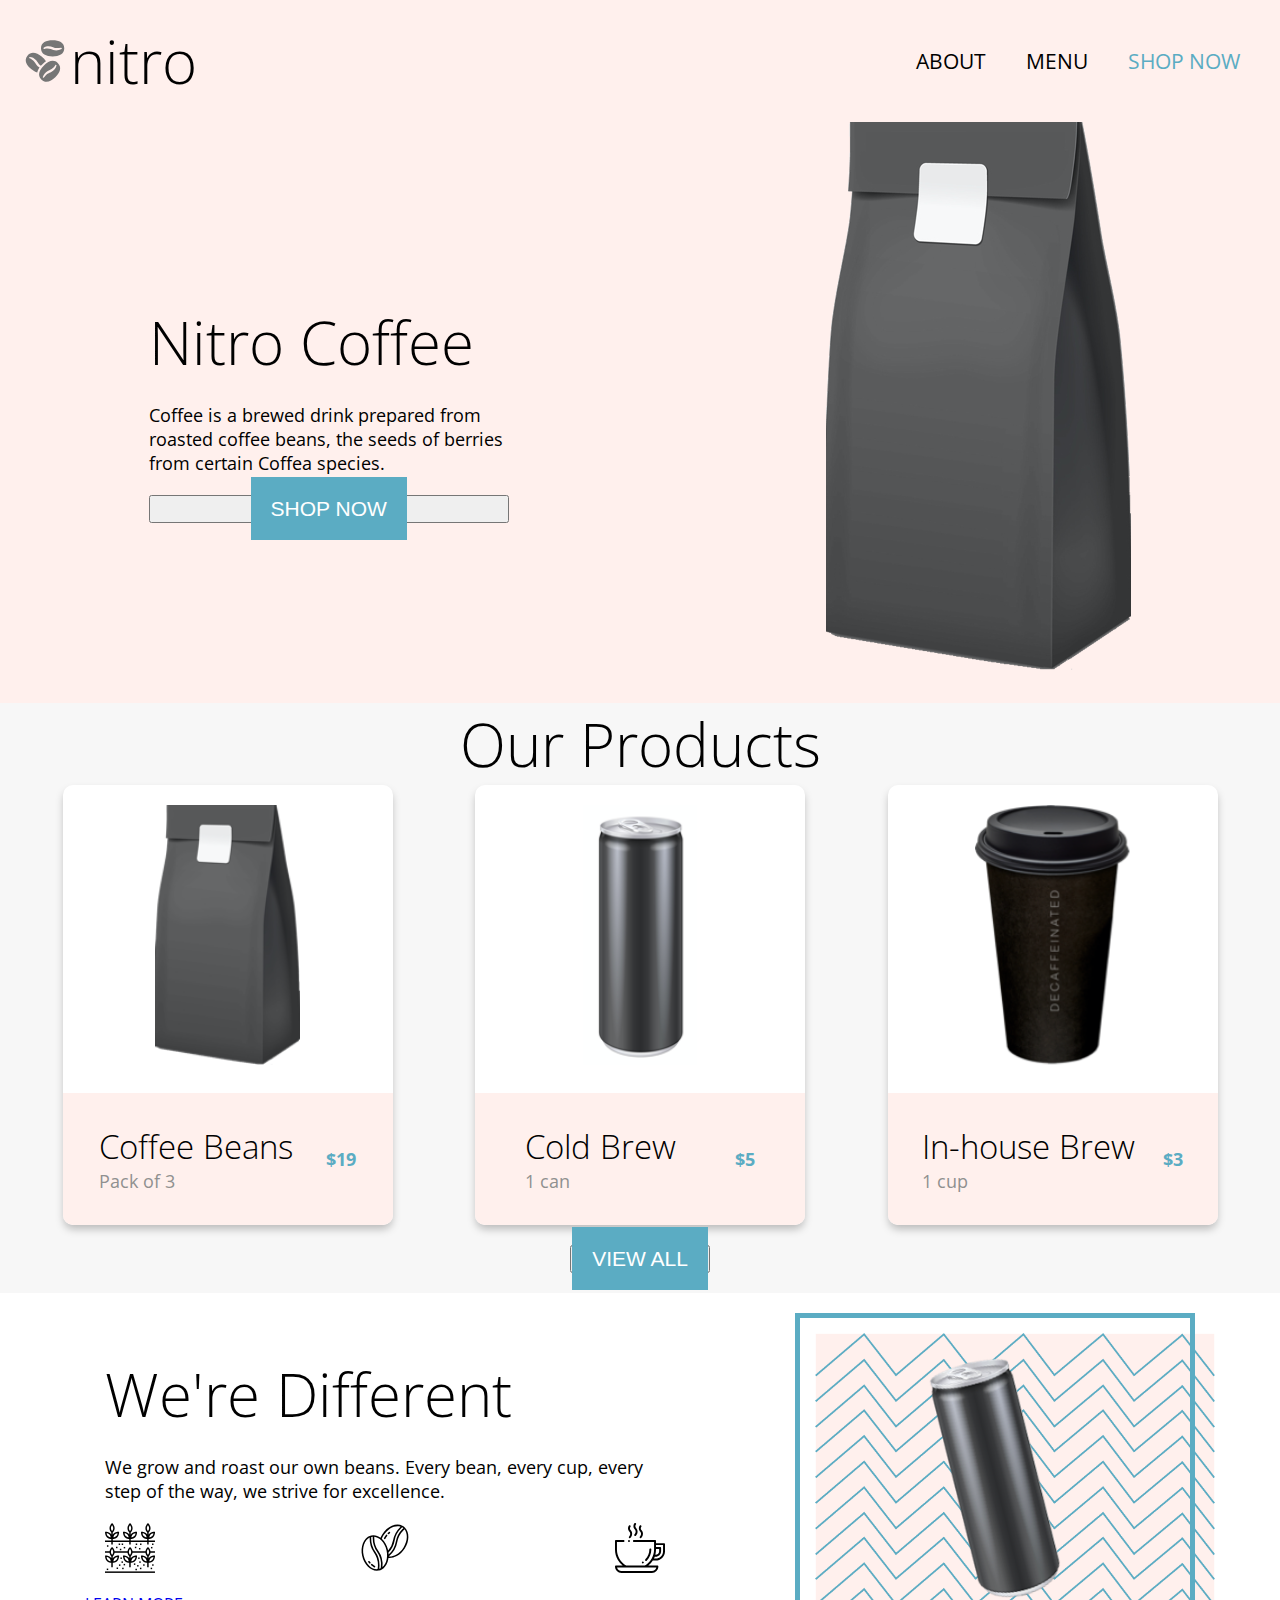
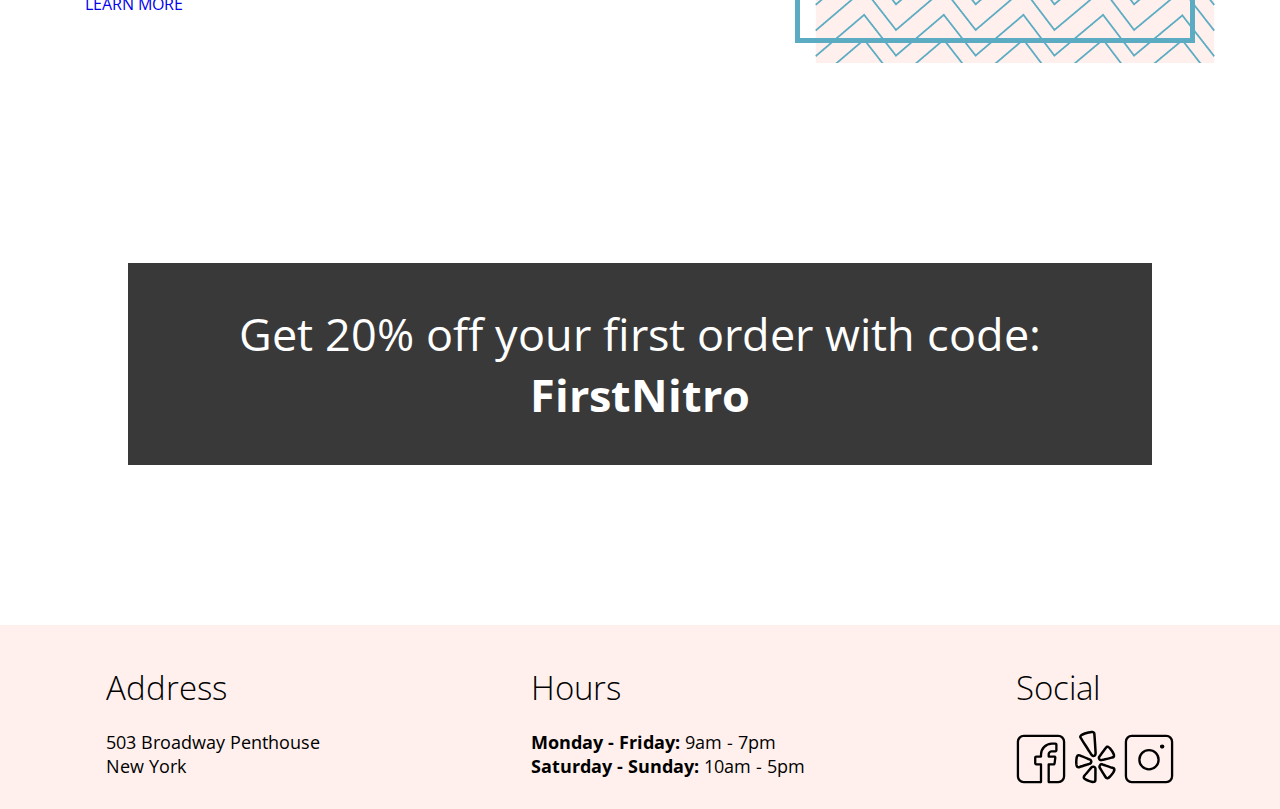
==== commit ce62db94: "Add We're Different section and format menu title positioning  property" ====
--- a/index.html
+++ b/index.html
@@ -77,7 +77,7 @@
                 </div>
             </article>
         </div>
-        <div class="page-nav-button">
+        <div class="button__container button__container--center">
             <button class="page-nav-button">
                 <a class="page-nav-button__view-all" id="view-all" href="/pages/menu.html">VIEW ALL</a>
             </button>
@@ -85,23 +85,31 @@
     </section>
 
     <!-- Statement section -->
-    <section class="statement">
-        <div class="statement__container statement__container--left">
-            <h2 class="statement__heading">We're Different</h2>
-            <p class="statement__paragraph">We grow and roast our own bean, every cup, every step of the way, we strive for excellence.</p>
-            <div class="statement__icon">
-                <img class="statement__icon statement__icon--left" src="/assets/images/planting.svg" alt="planting icon" />
-                <img class="statement__icon statement__icon--center" src="/assets/images/coffee-beans.svg" alt="two coffee beans icon" />
-                <img class="statement__icon statement__icon--right" src="/assets/images/coffee-cup.svg" alt="steaming coffee cup icon" />
+     <section class="message-section">
+        <article class="message message--left">
+            <h2 class="left-content left-content--heading">We're Different</h2>
+            <p class="left-content left-content--text">We grow and roast our own beans. Every bean, every cup,
+                every step of the way, we strive for excellence.
+            </p>
+            <div class="left-content left-content--icons">
+                <img class="content-icon" src="/assets/images/planting.svg" alt="planting icon">
+                <img class="content-icon" src="/assets/images/coffee-beans.svg" alt="coffe beans icon">
+                <img class="content-icon" src="/assets/images/coffee-cup.svg" alt="coffee cup icon">
             </div>
-            <button class="page-nav-button"> 
-                <a class="page-nav-button__learn-more" href="#">LEARN MORE</a>
-            </button>
-        </div>
-        <div class="statement__container statement__container--right">
-            <img class="statement__image statement__image--right" src="/assets/images/tiltedcan.png" alt="tilted coffee can on squiggly background" />
-        </div>
-    </section>
+            <div class="button__container button__container--left">
+                <!-- <button class="button"> 
+                    <a class="button__link" href="/pages/menu.html">LEARN MORE</a>
+                </button> -->
+                <a class="button__link" href="#">LEARN MORE</a>
+                
+            </div>
+        </article>
+        <article class="message message--right">
+            <div class="image-container">
+                <img class="message__image" src="/assets/images/tiltedcan.png" alt="titled can">
+            </div>
+        </article>
+     </section>
 
     <!-- Discount banner -->
     <section class="discount-banner">
--- a/scss/menu.css
+++ b/scss/menu.css
@@ -1,4 +1,6 @@
-/*Landing page styling*/
+/*Landing page mixins*/
+/*Menu page mixins*/
+/*Display properties*/
 body {
   font-family: "Open Sans";
   font-weight: 400;
@@ -17,6 +19,9 @@
 
 a {
   text-decoration: none;
+}
+a:hover {
+  cursor: pointer;
 }
 
 h2 {
@@ -59,7 +64,7 @@
 
 a.nav-bar__link--blue {
   color: #5bacc3;
-  padding-right: 1.25rem;
+  padding: 0 1.25rem;
 }
 
 /* Menu navigation styling */
--- a/scss/landing.css
+++ b/scss/landing.css
@@ -1,4 +1,6 @@
-/*Landing page styling*/
+/*Landing page mixins*/
+/*Menu page mixins*/
+/*Display properties*/
 body {
   font-family: "Open Sans";
   font-weight: 400;
@@ -18,12 +20,16 @@
 a {
   text-decoration: none;
 }
+a:hover {
+  cursor: pointer;
+}
 
 h2 {
   padding: 0;
   margin: 0;
 }
 
+/*Main navigation styling*/
 header {
   margin-bottom: 1.25rem;
 }
@@ -49,16 +55,22 @@
   margin-top: 1.25rem;
 }
 
-button {
+/*Button styling*/
+.button {
   background-color: #5bacc3;
-  border: none;
+  opacity: 50%;
   width: 11.25rem;
+  padding: 1.25rem;
+}
+
+.button__container--center {
+  display: flex;
+  justify-content: center;
 }
 
 .page-nav-button__view-all,
 .page-nav-button__shop-now,
 .page-nav-button__learn-more {
-  display: inherit;
   background-color: #5bacc3;
   color: #fff;
   font-size: 1.3125rem;
@@ -68,11 +80,7 @@
   border: none;
 }
 
-div.page-nav-button {
-  display: flex;
-  justify-content: center;
-}
-
+/*Product introduction styling*/
 .product-intro {
   display: flex;
   justify-content: space-around;
@@ -163,41 +171,60 @@
 }
 
 /*Statement section styling*/
-section.statement {
-  display: flex;
-  justify-content: space-around;
-}
-
-.statement__paragraph {
-  width: 60%;
-}
-
-.statement__icon {
-  display: flex;
-  flex-direction: row;
-  justify-content: space-around;
+.message-section {
+  display: flex;
+  justify-content: space-around;
+  min-height: 20vw;
+  gap: 1.25rem;
+  padding: 1.25rem;
+}
+.message-section .message--left {
+  display: block;
+  width: 40rem;
+  margin: 1.25rem;
+}
+.message-section .message--left .left-content {
+  text-align: left;
+  margin: 1.25rem;
+}
+.message-section .message--left div.left-content--icons {
+  display: flex;
+  justify-content: space-between;
+}
+.message-section .message--left div.left-content--icons .content-icon {
   width: 3.125rem;
 }
 
-.statement__container--left {
-  display: block;
+.message--right {
+  padding: 0;
+  width: 25rem;
+  min-width: 20rem;
+  display: flex;
+  justify-content: center;
+  align-items: center;
+  background-image: url("/assets/images/coldbrewbackground.png");
+  background-size: cover;
+  position: relative;
+  margin: 20px;
+}
+.message--right .image-container {
+  border: 0.3125rem #5bacc3 solid;
+  width: 100%;
+  height: 100%;
+  position: relative;
+  top: -1.25rem;
+  left: -1.25rem;
+  display: flex;
+  justify-content: center;
+  align-items: center;
   padding: 1.25rem 0;
-  margin: 1.25rem 0;
-}
-
-.statement__container--right {
-  background-image: url("/assets/images/coldbrewbackground.png");
-  background-repeat: contain;
-  -o-object-fit: cover;
-     object-fit: cover;
-  background-size: 100%;
-  width: 25rem;
-  height: 25rem;
-  margin: 1.25rem;
-  text-align: center;
-}
-
-/* Discount section styling */
+}
+.message--right .image-container .message__image {
+  height: 17.5rem;
+  padding: 1.25rem;
+}
+
+/*Discount section styling*/
 p.discount-banner__text {
   width: 90%;
   background-color: #393939;
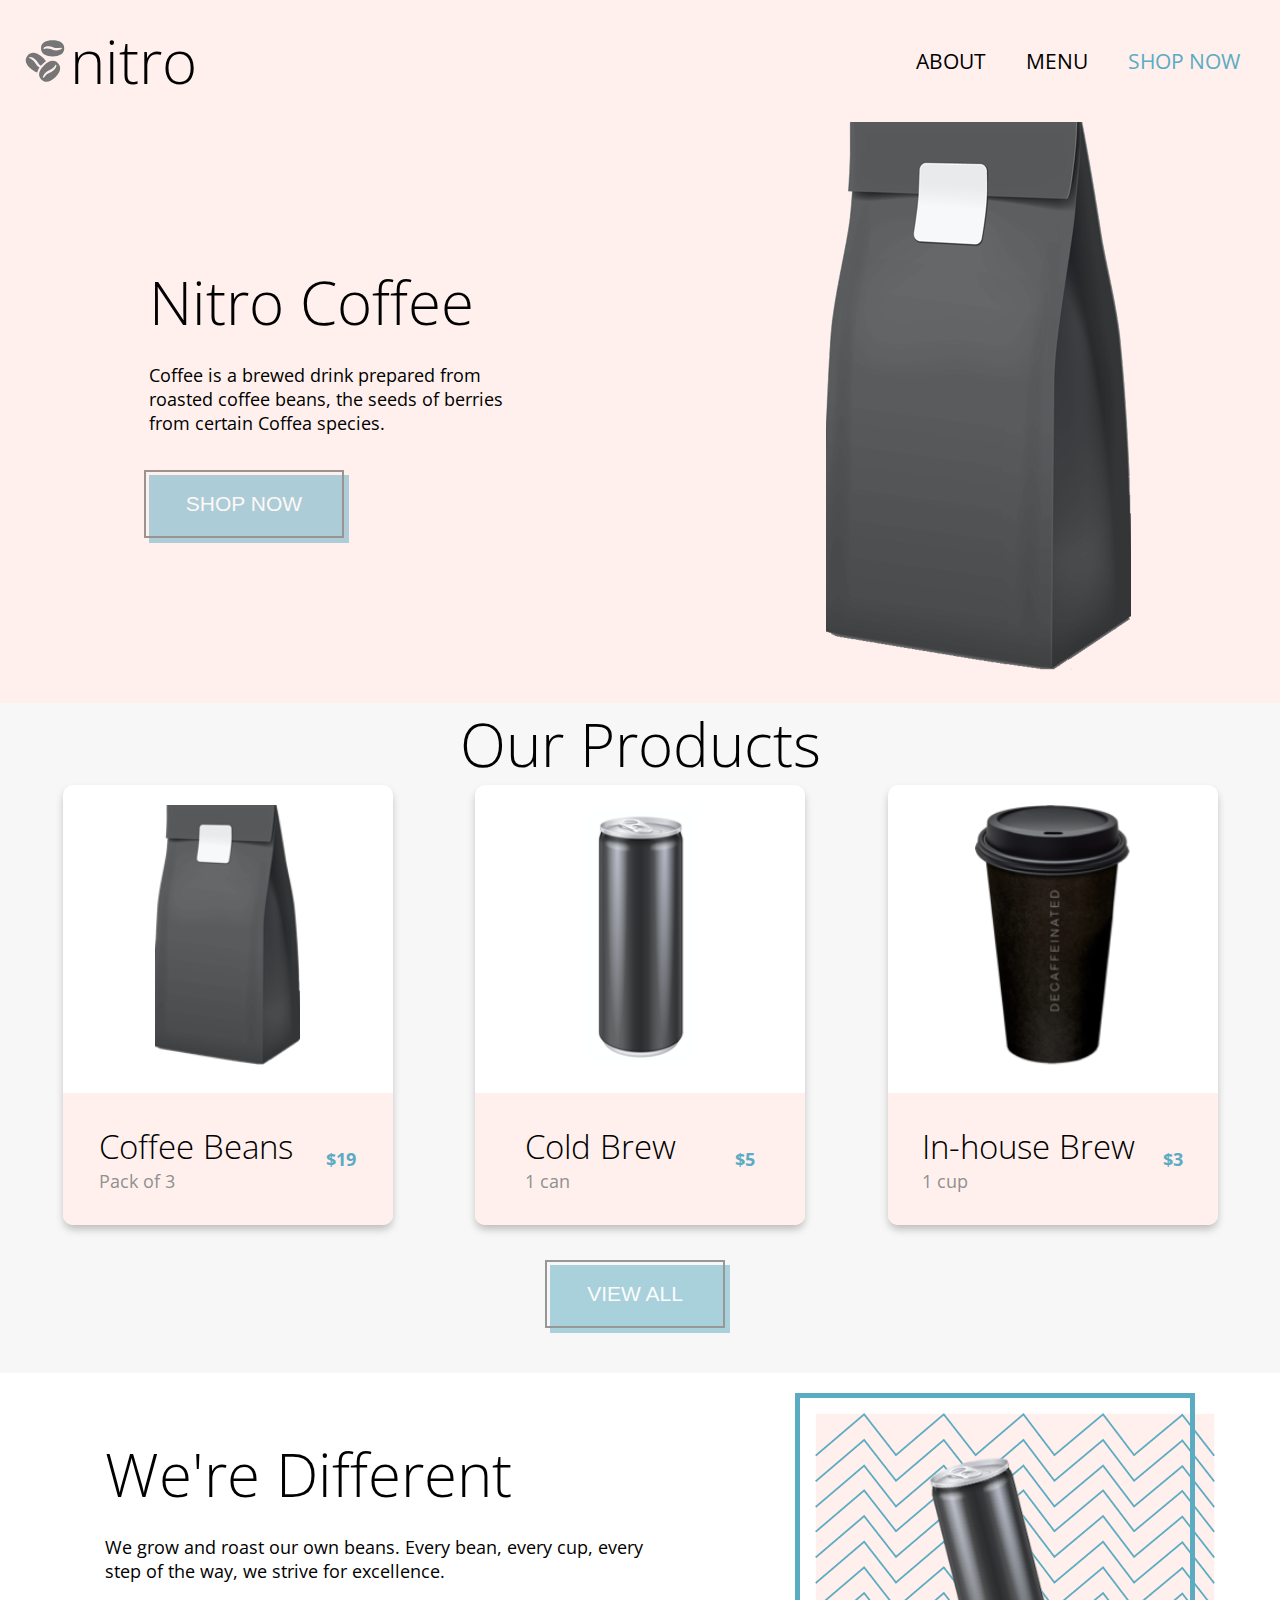
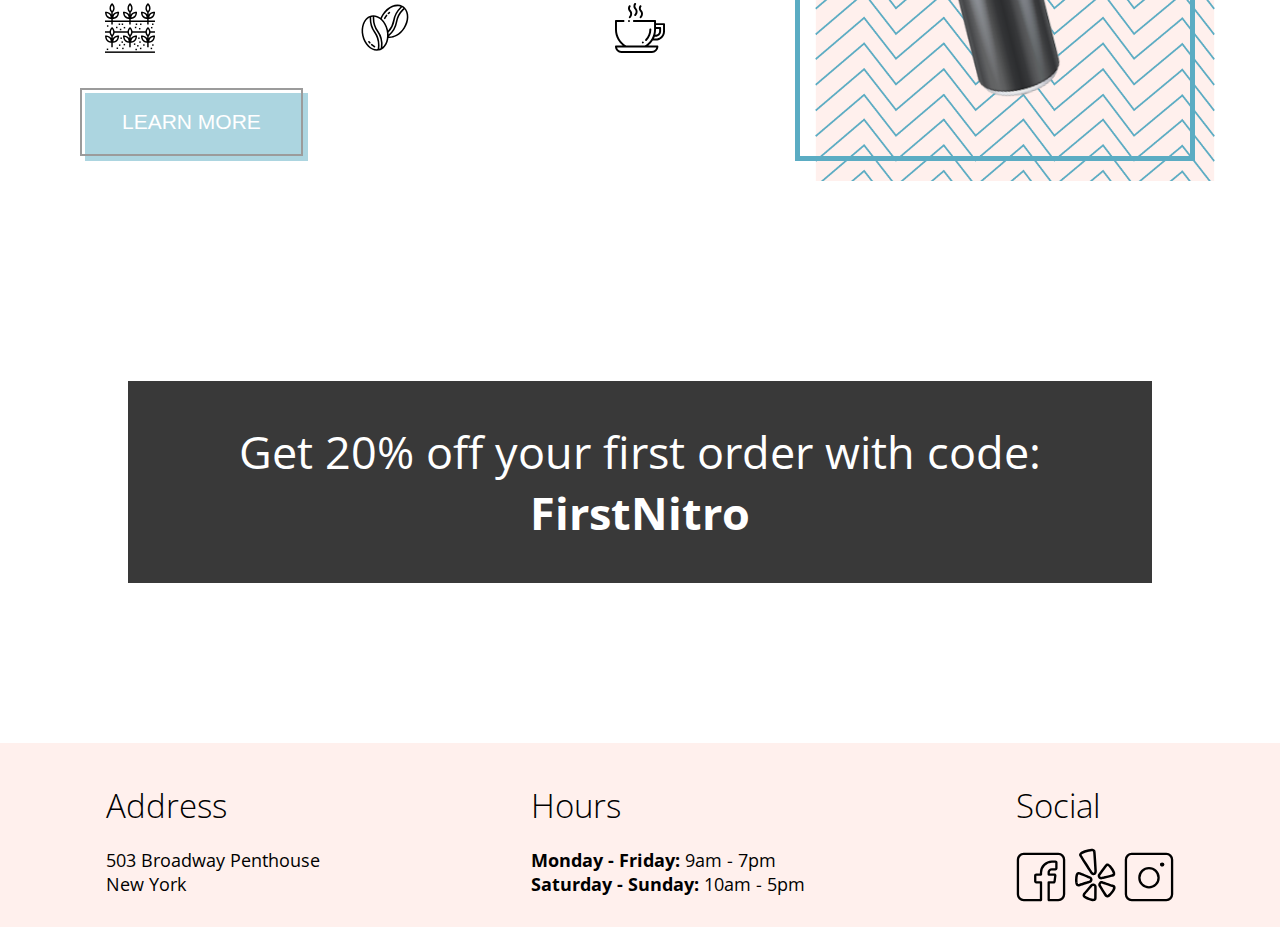
==== commit 4d9e93fd: "Recode buttons and animate all components - draft ready" ====
--- a/index.html
+++ b/index.html
@@ -35,9 +35,13 @@
         <div class="product-intro__container">
             <h1 class="product-intro__title">Nitro Coffee</h1>
             <p class="product-intro__description">Coffee is a brewed drink prepared from roasted coffee beans, the seeds of berries from certain Coffea species.</p>
-            <button class="page-nav-button"> 
-                <a class="page-nav-button__shop-now" href="/pages/menu.html">SHOP NOW</a>
-            </button>
+            <div class="button__container button__container--left">
+                <a class="button__link" href="/pages/menu.html">
+                    <button class="button">
+                         SHOP NOW
+                    </button>
+                </a>
+            </div>
         </div>
         <img class="product-intro__image" src="/assets/images/coffeebeans-hero.png" alt="coffee bean bag">
     </section>  
@@ -78,9 +82,11 @@
             </article>
         </div>
         <div class="button__container button__container--center">
-            <button class="page-nav-button">
-                <a class="page-nav-button__view-all" id="view-all" href="/pages/menu.html">VIEW ALL</a>
-            </button>
+            <a class="button__link" href="/pages/menu.html">
+                <button class="button">
+                     VIEW ALL
+                </button>
+            </a>
         </div>
     </section>
 
@@ -97,11 +103,11 @@
                 <img class="content-icon" src="/assets/images/coffee-cup.svg" alt="coffee cup icon">
             </div>
             <div class="button__container button__container--left">
-                <!-- <button class="button"> 
-                    <a class="button__link" href="/pages/menu.html">LEARN MORE</a>
-                </button> -->
-                <a class="button__link" href="#">LEARN MORE</a>
-                
+                <a class="button__link" href="/pages/menu.html">
+                    <button class="button">
+                         LEARN MORE
+                    </button>
+                </a>
             </div>
         </article>
         <article class="message message--right">
--- a/scss/landing.css
+++ b/scss/landing.css
@@ -29,6 +29,34 @@
   margin: 0;
 }
 
+@keyframes background-flash {
+  0% {
+    background-color: #393939;
+  }
+  50% {
+    background-color: #5bacc3;
+  }
+  100% {
+    background-color: #393939;
+  }
+}
+@keyframes hover-spin {
+  from {
+    transform: rotate(0deg);
+  }
+  to {
+    transform: rotate(90deg);
+  }
+  to {
+    transform: rotate(180deg);
+  }
+  to {
+    transform: rotate(270deg);
+  }
+  to {
+    transform: rotate(360deg);
+  }
+}
 /*Main navigation styling*/
 header {
   margin-bottom: 1.25rem;
@@ -56,28 +84,49 @@
 }
 
 /*Button styling*/
-.button {
+.button__container {
+  color: orange;
+  display: flex;
+  justify-content: left;
+}
+.button__container .button__link {
+  display: flex;
+  justify-content: center;
+  align-items: center;
   background-color: #5bacc3;
+  height: -moz-fit-content;
+  height: fit-content;
   opacity: 50%;
-  width: 11.25rem;
-  padding: 1.25rem;
+  color: #fff;
+  margin: 1.25rem 0;
+}
+.button__container .button__link .button {
+  display: block;
+  border: 2px #393939 solid;
+  background-color: transparent;
+  font-size: 1.3125rem;
+  text-wrap: nowrap;
+  text-align: center;
+  max-width: 100%;
+  padding: 20px 40px;
+  color: #fff;
+  position: relative;
+  top: -5px;
+  left: -5px;
+  transition-property: transform;
+  transition-duration: 0.5s;
+}
+.button__container .button__link .button:hover {
+  cursor: pointer;
+}
+.button__container .button__link .button:active {
+  position: relative;
+  top: 0;
+  left: 0;
 }
 
 .button__container--center {
-  display: flex;
-  justify-content: center;
-}
-
-.page-nav-button__view-all,
-.page-nav-button__shop-now,
-.page-nav-button__learn-more {
-  background-color: #5bacc3;
-  color: #fff;
-  font-size: 1.3125rem;
-  font-weight: 400;
-  padding: 1.25rem;
-  width: 11.25rem;
-  border: none;
+  justify-content: center;
 }
 
 /*Product introduction styling*/
@@ -164,10 +213,6 @@
 p.product__price--bold {
   font-weight: bold;
   margin: 0;
-}
-
-div.page-nav-button {
-  padding: 1.25rem 0;
 }
 
 /*Statement section styling*/
@@ -222,6 +267,15 @@
 .message--right .image-container .message__image {
   height: 17.5rem;
   padding: 1.25rem;
+  transition-property: transform;
+  transition-duration: 0s;
+}
+.message--right .image-container .message__image:hover {
+  animation-name: hover-spin;
+  animation-duration: 2s;
+  animation-timing-function: linear;
+  animation-iteration-count: infinite;
+  cursor: pointer;
 }
 
 /*Discount section styling*/
@@ -236,6 +290,11 @@
   padding: 2.5rem 0;
   width: 80vw;
   max-width: 80rem;
+  animation-name: background-flash;
+  animation-timing-function: ease-in-out;
+  animation-iteration-count: infinite;
+  animation-direction: alternate;
+  animation-duration: 10s;
 }
 
 span {
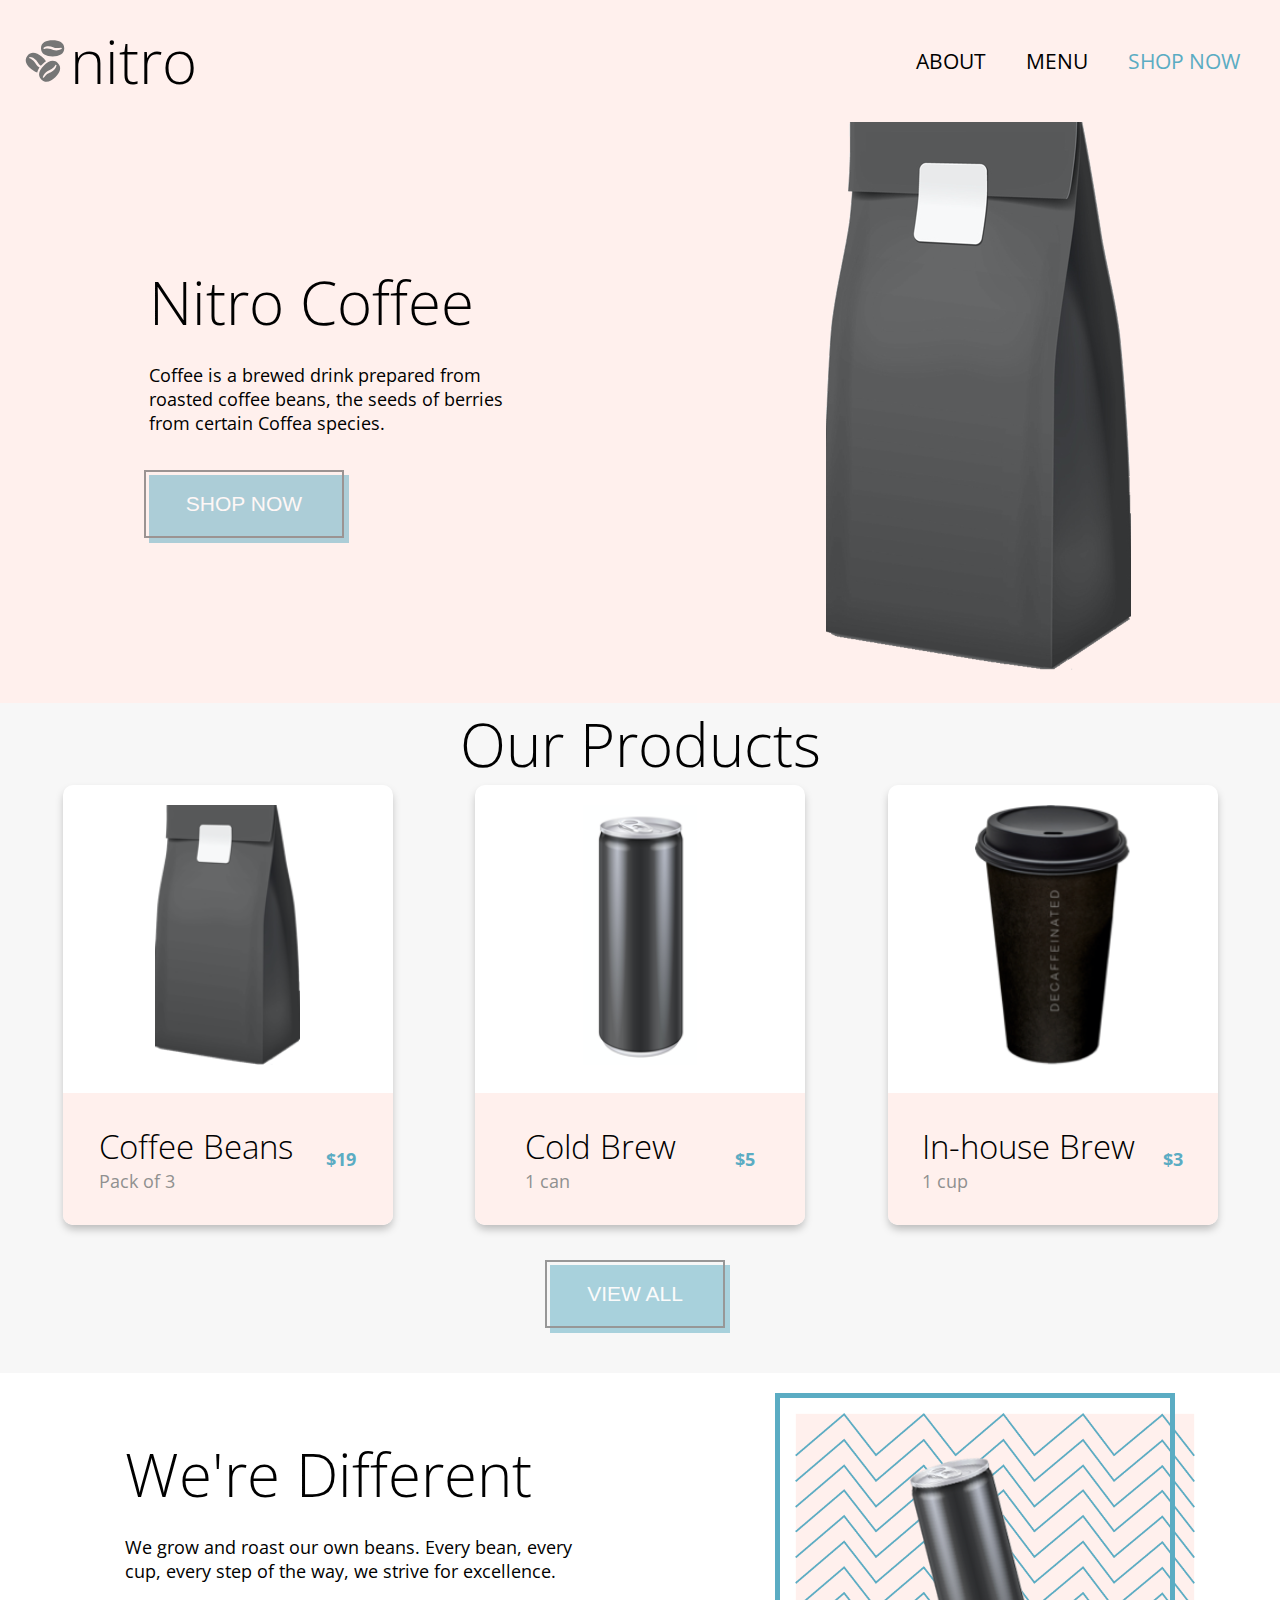
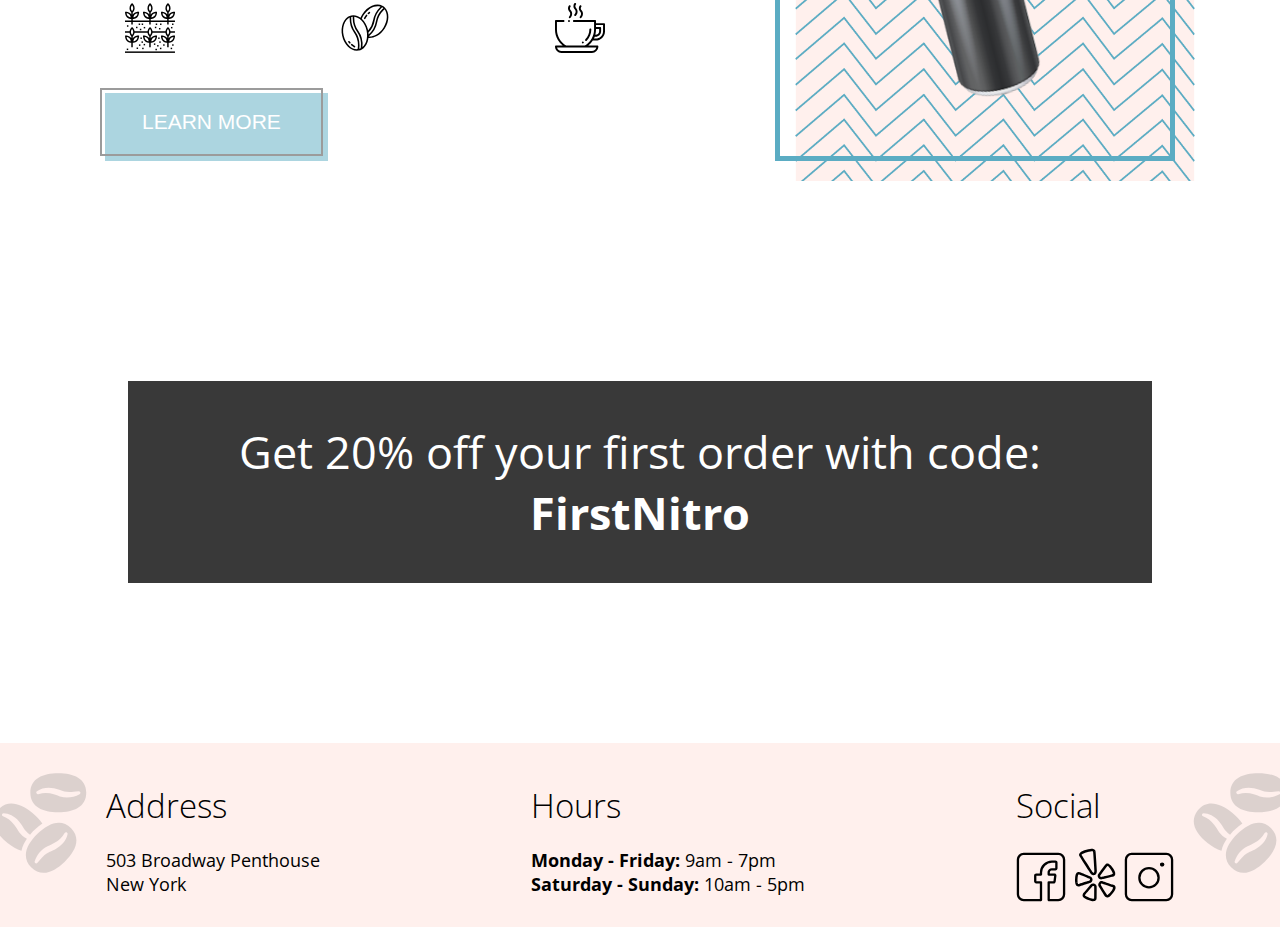
==== commit 71b16219: "Add footer icons- draft ready 2" ====
--- a/index.html
+++ b/index.html
@@ -127,6 +127,7 @@
 </body>
 
 <footer>
+    <img class="footer__icon footer__icon--left" src="/assets/images/coffee-beans-logo-and-footer.svg" alt="coffee beans" />
     <div class="footer-div">
         <h3 class="footer-div__heading">Address</h3>
             <p class="footer-div__description">503 Broadway Penthouse</p>
@@ -143,15 +144,16 @@
     </div>
     <div class="footer-div">
         <h3 class="footer-div__heading">Social</h3>
-            <a class="footer-div__link" href="https://www.facebook.com">
-                <img class="icon" id="facebook" src="/assets/logos/Facebook-Icon.svg" alt="Facebook">
-            </a>
-            <a class="footer-div__link" href="https://www.yelp.com">
-                <img class="icon" id="yelp" src="/assets/logos/Yelp-Icon.svg" alt="Yelp">
-            </a>
-            <a class="footer-div__link" href="https://www.instagram.com">
-                <img class="icon" id="instagram" src="/assets/logos/Instagram-Icon.svg" alt="Instagram">
-            </a>
+        <a class="footer-div__link" href="https://www.facebook.com">
+            <img class="icon" id="facebook" src="/assets/logos/Facebook-Icon.svg" alt="Facebook">
+        </a>
+        <a class="footer-div__link" href="https://www.yelp.com">
+            <img class="icon" id="yelp" src="/assets/logos/Yelp-Icon.svg" alt="Yelp">
+        </a>
+        <a class="footer-div__link" href="https://www.instagram.com">
+            <img class="icon" id="instagram" src="/assets/logos/Instagram-Icon.svg" alt="Instagram">
+        </a>
     </div>
+    <img class="footer__icon footer__icon--right" src="/assets/images/coffee-beans-logo-and-footer.svg" alt="coffee beans" />
 </footer>
 </html>--- a/scss/menu.css
+++ b/scss/menu.css
@@ -1,6 +1,7 @@
 /*Landing page mixins*/
 /*Menu page mixins*/
 /*Display properties*/
+/* Positioning*/
 body {
   font-family: "Open Sans";
   font-weight: 400;
@@ -29,7 +30,7 @@
   margin: 0;
 }
 
-/*Main avigation styling*/
+/*Main navigation styling*/
 header {
   display: flex;
   justify-content: space-between;
@@ -68,10 +69,10 @@
 }
 
 /* Menu navigation styling */
-div.menu-title {
+.menu-title {
   display: flex;
   background-image: url("/assets/images/coffee-circle.jpg");
-  background-size: cover;
+  background-size: 100% cover;
   background-position: center;
   height: 43.75rem;
 }
--- a/scss/landing.css
+++ b/scss/landing.css
@@ -1,6 +1,7 @@
 /*Landing page mixins*/
 /*Menu page mixins*/
 /*Display properties*/
+/* Positioning*/
 body {
   font-family: "Open Sans";
   font-weight: 400;
@@ -225,7 +226,7 @@
 }
 .message-section .message--left {
   display: block;
-  width: 40rem;
+  width: 35rem;
   margin: 1.25rem;
 }
 .message-section .message--left .left-content {
@@ -306,6 +307,7 @@
   display: flex;
   justify-content: space-around;
   background-color: #fff0ed;
+  position: relative;
 }
 
 div.footer-div {
@@ -323,4 +325,20 @@
 
 .footer-div__description {
   margin: 0;
+}
+
+.footer__icon--left {
+  width: 7.5rem;
+  opacity: 25%;
+  position: absolute;
+  top: 20px;
+  left: -20px;
+}
+
+.footer__icon--right {
+  width: 7.5rem;
+  opacity: 25%;
+  position: absolute;
+  top: 20px;
+  right: -20px;
 }/*# sourceMappingURL=landing.css.map */